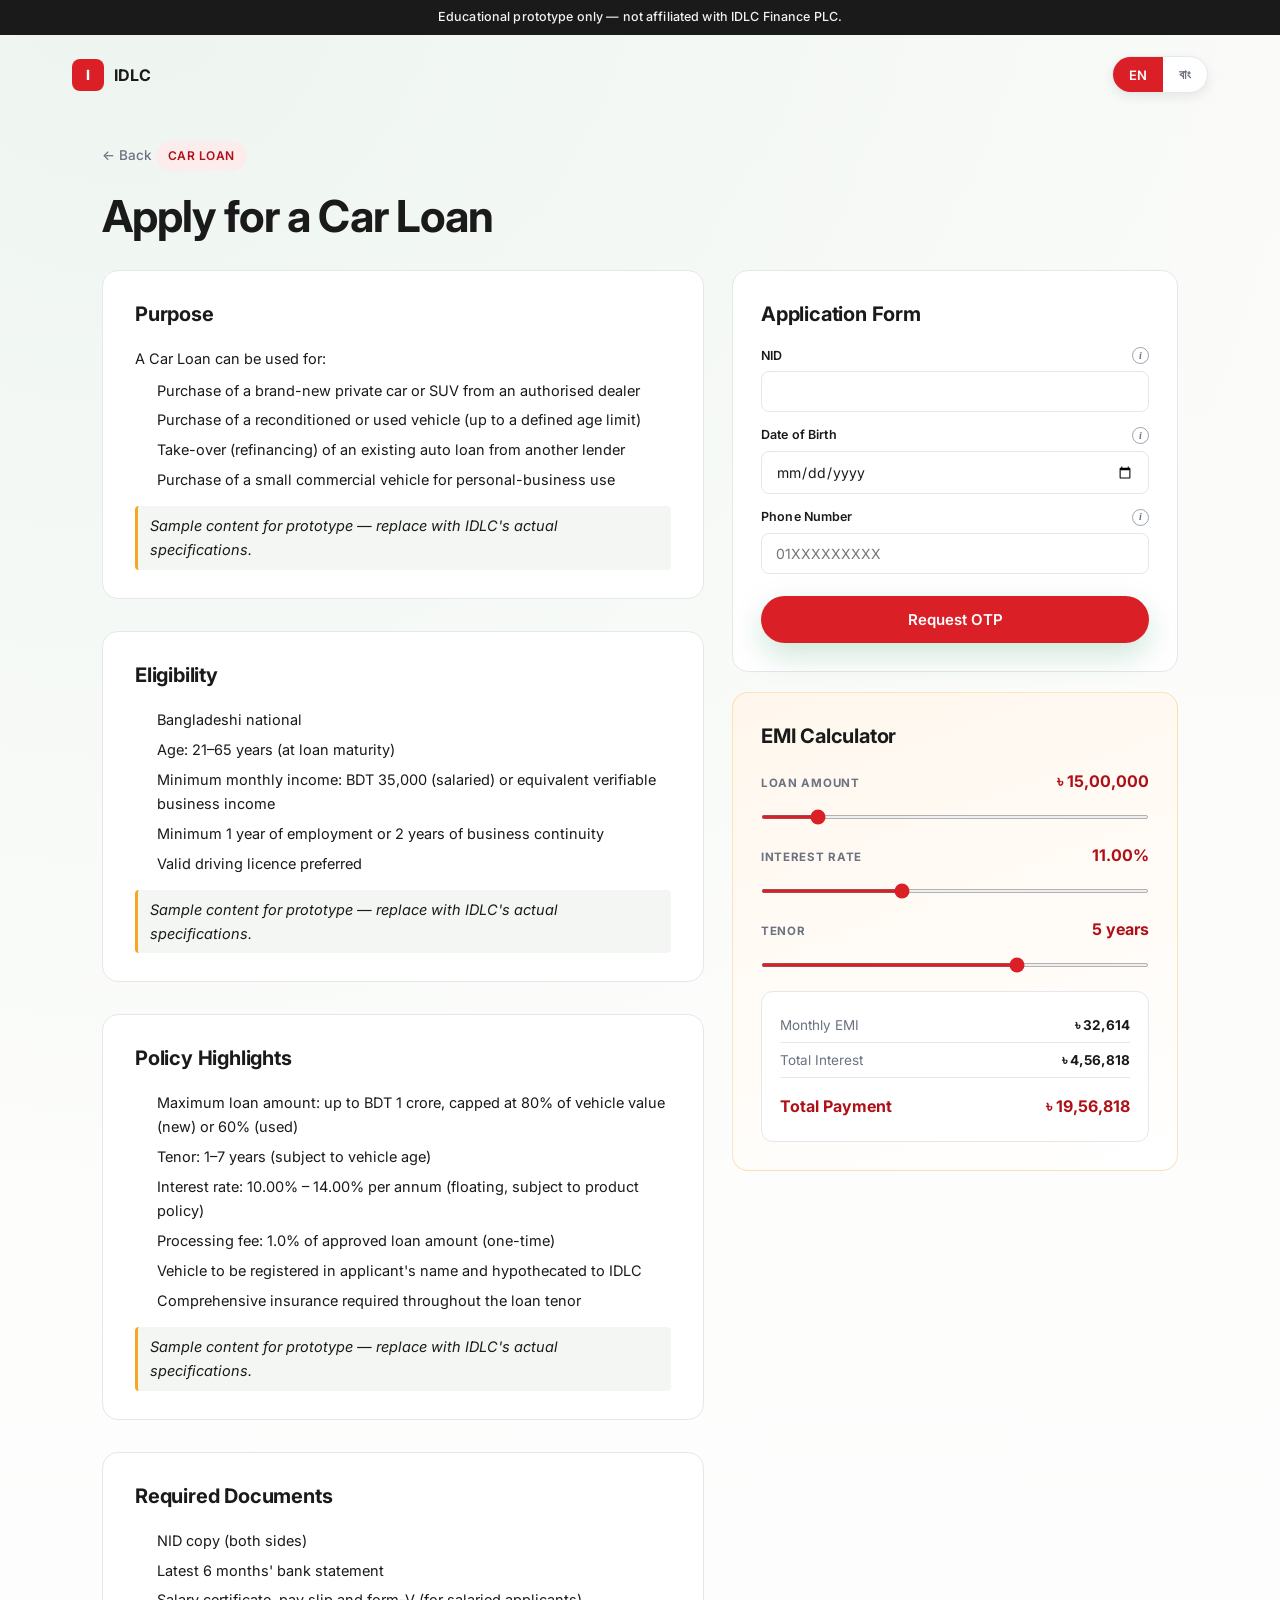
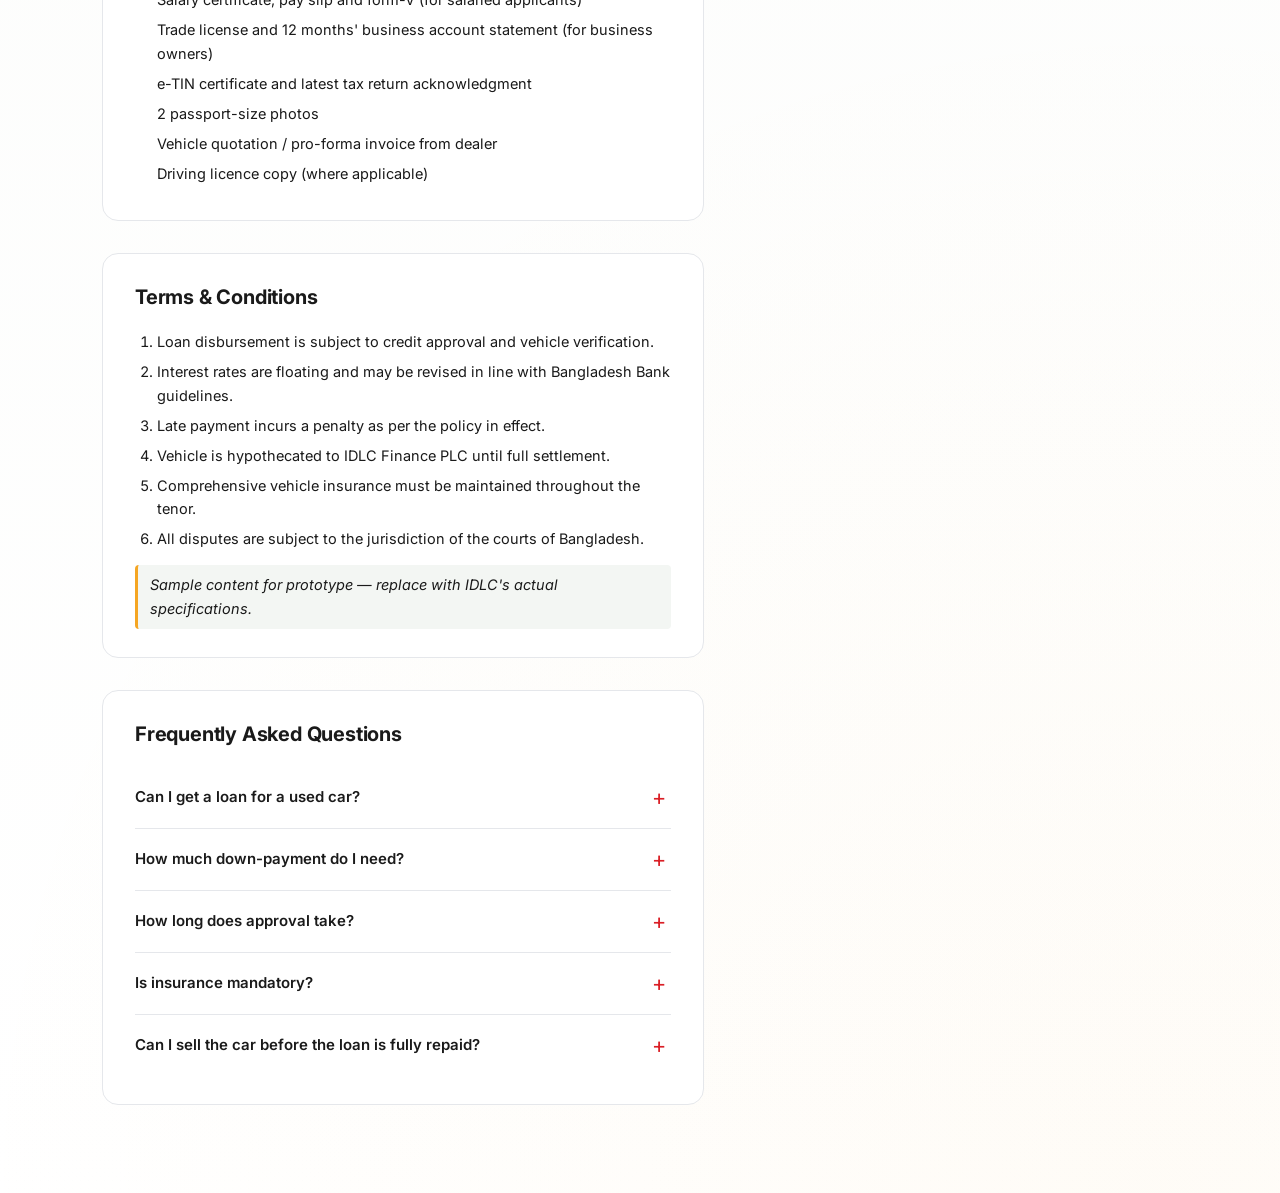
==== apply-car-loan.html @ 784e6ecd "Add Date of Birth field to OTP gate (calendar picker, 18-100 age range)" ====
<!DOCTYPE html>
<html lang="en">
<head>
  <meta charset="UTF-8" />
  <meta name="viewport" content="width=device-width, initial-scale=1.0" />
  <title>Apply for a Car Loan — IDLC Finance</title>
  <meta name="description" content="Apply for a Car Loan with IDLC. New, used or refinance." />
  <link rel="preconnect" href="https://fonts.googleapis.com" />
  <link rel="preconnect" href="https://fonts.gstatic.com" crossorigin />
  <link href="https://fonts.googleapis.com/css2?family=Hind+Siliguri:wght@400;500;600;700&family=Inter:wght@400;500;600;700&display=swap" rel="stylesheet" />
  <link rel="stylesheet" href="styles.css?v=3" />
</head>
<body class="apply-page product-page">

  <div class="demo-ribbon" role="note">
    <span data-i18n="demo_disclaimer">Educational prototype only — not affiliated with IDLC Finance PLC.</span>
  </div>

  <header class="apply-header">
    <a href="index.html" class="brand" aria-label="IDLC Finance home">
      <span class="brand-mark">I</span>
      <span data-i18n="brand_name">IDLC</span>
    </a>
    <div class="lang-toggle" role="group" aria-label="Language">
      <button data-lang="en" class="lang-btn active" type="button" aria-pressed="true">EN</button>
      <button data-lang="bn" class="lang-btn" type="button" aria-pressed="false">বাং</button>
    </div>
  </header>

  <main class="apply-main product-page-main">
    <a href="apply-individual.html" class="back-link" data-i18n="back">← Back</a>
    <span class="apply-eyebrow" data-i18n="prod_car_loan">Car Loan</span>
    <h1 class="apply-title" data-i18n="prod_apply_car">Apply for a Car Loan</h1>

    <div class="product-layout">

      <div class="product-info-col">

        <section class="info-section">
          <h2 data-i18n="section_purpose">Purpose</h2>
          <p>A Car Loan can be used for:</p>
          <ul>
            <li>Purchase of a brand-new private car or SUV from an authorised dealer</li>
            <li>Purchase of a reconditioned or used vehicle (up to a defined age limit)</li>
            <li>Take-over (refinancing) of an existing auto loan from another lender</li>
            <li>Purchase of a small commercial vehicle for personal-business use</li>
          </ul>
          <p class="info-note" data-i18n="placeholder_disclaimer">Sample content for prototype — replace with IDLC's actual specifications.</p>
        </section>

        <section class="info-section">
          <h2 data-i18n="section_eligibility">Eligibility</h2>
          <ul>
            <li>Bangladeshi national</li>
            <li>Age: 21–65 years (at loan maturity)</li>
            <li>Minimum monthly income: BDT 35,000 (salaried) or equivalent verifiable business income</li>
            <li>Minimum 1 year of employment or 2 years of business continuity</li>
            <li>Valid driving licence preferred</li>
          </ul>
          <p class="info-note" data-i18n="placeholder_disclaimer">Sample content for prototype — replace with IDLC's actual specifications.</p>
        </section>

        <section class="info-section">
          <h2 data-i18n="section_policy">Policy Highlights</h2>
          <ul>
            <li>Maximum loan amount: up to BDT 1 crore, capped at 80% of vehicle value (new) or 60% (used)</li>
            <li>Tenor: 1–7 years (subject to vehicle age)</li>
            <li>Interest rate: 10.00% – 14.00% per annum (floating, subject to product policy)</li>
            <li>Processing fee: 1.0% of approved loan amount (one-time)</li>
            <li>Vehicle to be registered in applicant's name and hypothecated to IDLC</li>
            <li>Comprehensive insurance required throughout the loan tenor</li>
          </ul>
          <p class="info-note" data-i18n="placeholder_disclaimer">Sample content for prototype — replace with IDLC's actual specifications.</p>
        </section>

        <section class="info-section">
          <h2 data-i18n="section_documents">Required Documents</h2>
          <ul>
            <li>NID copy (both sides)</li>
            <li>Latest 6 months' bank statement</li>
            <li>Salary certificate, pay slip and form-V (for salaried applicants)</li>
            <li>Trade license and 12 months' business account statement (for business owners)</li>
            <li>e-TIN certificate and latest tax return acknowledgment</li>
            <li>2 passport-size photos</li>
            <li>Vehicle quotation / pro-forma invoice from dealer</li>
            <li>Driving licence copy (where applicable)</li>
          </ul>
        </section>

        <section class="info-section">
          <h2 data-i18n="section_terms">Terms &amp; Conditions</h2>
          <ol>
            <li>Loan disbursement is subject to credit approval and vehicle verification.</li>
            <li>Interest rates are floating and may be revised in line with Bangladesh Bank guidelines.</li>
            <li>Late payment incurs a penalty as per the policy in effect.</li>
            <li>Vehicle is hypothecated to IDLC Finance PLC until full settlement.</li>
            <li>Comprehensive vehicle insurance must be maintained throughout the tenor.</li>
            <li>All disputes are subject to the jurisdiction of the courts of Bangladesh.</li>
          </ol>
          <p class="info-note" data-i18n="placeholder_disclaimer">Sample content for prototype — replace with IDLC's actual specifications.</p>
        </section>

        <section class="info-section">
          <h2 data-i18n="section_faqs">Frequently Asked Questions</h2>

          <details class="faq-item">
            <summary>Can I get a loan for a used car?</summary>
            <p>Yes. Used / reconditioned vehicles are eligible up to a maximum age limit (typically 5 years for reconditioned cars at the end of tenor).</p>
          </details>

          <details class="faq-item">
            <summary>How much down-payment do I need?</summary>
            <p>Minimum 20% down-payment for a brand-new car and 40% for a used / reconditioned car.</p>
          </details>

          <details class="faq-item">
            <summary>How long does approval take?</summary>
            <p>Typically 3–7 business days after submission of complete documentation.</p>
          </details>

          <details class="faq-item">
            <summary>Is insurance mandatory?</summary>
            <p>Yes. Comprehensive insurance is required for the entire loan tenor, renewed annually.</p>
          </details>

          <details class="faq-item">
            <summary>Can I sell the car before the loan is fully repaid?</summary>
            <p>Only after full settlement of the loan and release of the hypothecation in favour of IDLC.</p>
          </details>
        </section>

      </div>

      <aside class="product-action-col">

        <section class="loan-form-card">
          <h2 data-i18n="form_application">Application Form</h2>

          <!-- Stage 1 & 2: Name + Phone + OTP gate -->
          <form id="otpForm" class="loan-form" novalidate>
            <input type="hidden" name="product" value="car-loan" />

            <div class="form-group">
              <div class="field-label">
                <span data-i18n="field_nid">NID</span>
                <button type="button" class="info-btn" data-info="info_nid" aria-label="More info">i</button>
              </div>
              <input type="text" name="nid" inputmode="numeric" pattern="[0-9]{10,17}" required />
            </div>

            <div class="form-group">
              <div class="field-label">
                <span data-i18n="field_dob">Date of Birth</span>
                <button type="button" class="info-btn" data-info="info_dob" aria-label="More info">i</button>
              </div>
              <input type="date" name="dob" required />
            </div>

            <div class="form-group">
              <div class="field-label">
                <span data-i18n="field_phone">Phone Number</span>
                <button type="button" class="info-btn" data-info="info_phone" aria-label="More info">i</button>
              </div>
              <input type="tel" name="phone" placeholder="01XXXXXXXXX" pattern="01[0-9]{9}" required />
            </div>

            <div class="otp-group" hidden>
              <label class="otp-label" data-i18n="otp_label">Enter the 4-digit OTP sent to your phone</label>
              <div class="otp-boxes">
                <input type="text" maxlength="1" pattern="[0-9]" inputmode="numeric" autocomplete="one-time-code" aria-label="OTP digit 1" />
                <input type="text" maxlength="1" pattern="[0-9]" inputmode="numeric" aria-label="OTP digit 2" />
                <input type="text" maxlength="1" pattern="[0-9]" inputmode="numeric" aria-label="OTP digit 3" />
                <input type="text" maxlength="1" pattern="[0-9]" inputmode="numeric" aria-label="OTP digit 4" />
              </div>
              <p class="otp-hint"><span data-i18n="otp_demo">Demo OTP:</span> <code>1234</code></p>
              <p class="otp-error" hidden data-i18n="otp_error">Incorrect OTP. Please try again.</p>
            </div>

            <button type="submit" class="btn-submit" id="otpBtn" data-i18n="request_otp">Request OTP</button>
          </form>

          <!-- Stage 3: Full loan-application form (revealed after OTP) -->
          <form id="loanForm" class="loan-form" hidden novalidate>
            <input type="hidden" name="product" value="car-loan" />

            <div class="form-progress" aria-hidden="true">
              <div class="form-progress-track">
                <div class="form-progress-fill" id="formProgressFill" style="width: 0%"></div>
              </div>
              <span class="form-progress-text" id="formProgressText">0%</span>
            </div>

            <div class="form-question">
              <span class="form-question-text" data-i18n="field_existing_customer">Are you an existing customer of IDLC?</span>
              <div class="form-radio-group">
                <label><input type="radio" name="existing" value="yes" required /> <span data-i18n="yes">Yes</span></label>
                <label><input type="radio" name="existing" value="no" required /> <span data-i18n="no">No</span></label>
              </div>
            </div>

            <div class="form-group">
              <div class="field-label">
                <span data-i18n="field_name">Name</span>
                <button type="button" class="info-btn" data-info="info_name" aria-label="More info">i</button>
              </div>
              <input type="text" name="name" autocomplete="name" required />
            </div>

            <div class="form-group" id="cifGroup" hidden>
              <div class="field-label">
                <span data-i18n="field_cif">Customer No. (CIF)</span>
                <button type="button" class="info-btn" data-info="info_cif" aria-label="More info">i</button>
              </div>
              <input type="text" name="cif" />
            </div>

            <div class="form-group">
              <div class="field-label">
                <span data-i18n="field_branch">Nearest IDLC Branch</span>
                <button type="button" class="info-btn" data-info="info_branch" aria-label="More info">i</button>
              </div>
              <input type="text" name="branch" required />
            </div>

            <div class="form-group">
              <div class="field-label">
                <span data-i18n="field_email_app">Email</span>
                <button type="button" class="info-btn" data-info="info_email" aria-label="More info">i</button>
              </div>
              <input type="email" name="email" autocomplete="email" required />
            </div>

            <div class="form-group">
              <div class="field-label">
                <span data-i18n="field_profession_app">Profession</span>
                <button type="button" class="info-btn" data-info="info_profession" aria-label="More info">i</button>
              </div>
              <select name="profession" required>
                <option value="" data-i18n="form_profession_select">Select...</option>
                <option value="salaried" data-i18n="form_profession_salaried">Salaried</option>
                <option value="business" data-i18n="form_profession_business">Business Owner</option>
                <option value="self"     data-i18n="form_profession_self">Self-Employed</option>
                <option value="other"    data-i18n="form_profession_other">Other</option>
              </select>
            </div>

            <div class="form-group">
              <div class="field-label">
                <span data-i18n="field_experience">Total Professional Experience (years)</span>
                <button type="button" class="info-btn" data-info="info_experience" aria-label="More info">i</button>
              </div>
              <input type="text" inputmode="numeric" name="experience" min="0" max="60" required />
            </div>

            <div class="form-group">
              <div class="field-label">
                <span data-i18n="field_income_app">Total Monthly Income (BDT)</span>
                <button type="button" class="info-btn" data-info="info_income" aria-label="More info">i</button>
              </div>
              <input type="text" inputmode="numeric" name="income" min="0" inputmode="numeric" required />
            </div>

            <div class="form-group">
              <div class="field-label">
                <span data-i18n="field_existing_loan">Existing Loan Amount (BDT)</span>
                <button type="button" class="info-btn" data-info="info_existing_loan" aria-label="More info">i</button>
              </div>
              <input type="text" inputmode="numeric" name="existingLoan" min="0" inputmode="numeric" value="0" />
            </div>

            <div class="form-group">
              <div class="field-label">
                <span data-i18n="field_loan_burden">Total Monthly Loan Burden (BDT)</span>
                <button type="button" class="info-btn" data-info="info_loan_burden" aria-label="More info">i</button>
              </div>
              <input type="text" inputmode="numeric" name="loanBurden" min="0" inputmode="numeric" value="0" />
            </div>

            <div class="form-group">
              <div class="field-label">
                <span data-i18n="field_expected_amount">Expected Loan Amount (BDT)</span>
                <button type="button" class="info-btn" data-info="info_amount" aria-label="More info">i</button>
              </div>
              <input type="text" inputmode="numeric" name="amount" min="0" inputmode="numeric" required />
            </div>

            <div class="form-group">
              <div class="field-label">
                <span data-i18n="field_tenor_app">Tenor (years)</span>
                <button type="button" class="info-btn" data-info="info_tenor" aria-label="More info">i</button>
              </div>
              <input type="text" inputmode="numeric" name="tenor" min="1" max="7" required />
            </div>

            <button type="submit" class="btn-submit" data-i18n="form_submit">Submit Application</button>
          </form>

          <!-- Success panel (revealed after Submit Application) -->
          <div class="form-success" id="formSuccess" hidden role="status" aria-live="polite">
            <div class="form-success-icon" aria-hidden="true">
              <svg viewBox="0 0 24 24" width="32" height="32" fill="none" stroke="currentColor" stroke-width="2.2" stroke-linecap="round" stroke-linejoin="round">
                <circle cx="12" cy="12" r="10"/>
                <path d="M8 12l3 3 5-6"/>
              </svg>
            </div>
            <h3 class="form-success-title" data-i18n="form_success_title">Application Received</h3>
            <p class="form-success-msg" data-i18n="form_success_msg">Your application has been received. An IDLC representative will contact you within 8 working hours.</p>
          </div>
        </section>

        <aside class="calc-widget">
          <h2 data-i18n="calc_title">EMI Calculator</h2>

          <div class="calc-group">
            <div class="calc-group-head">
              <span class="calc-group-label" data-i18n="calc_amount">Loan Amount</span>
              <span class="calc-group-value" id="calcAmountVal">৳ 15,00,000</span>
            </div>
            <input type="range" id="calcAmount" min="200000" max="10000000" step="50000" value="1500000" />
          </div>

          <div class="calc-group">
            <div class="calc-group-head">
              <span class="calc-group-label" data-i18n="calc_rate">Interest Rate</span>
              <span class="calc-group-value" id="calcRateVal">11.00%</span>
            </div>
            <input type="range" id="calcRate" min="6" max="20" step="0.25" value="11" />
          </div>

          <div class="calc-group">
            <div class="calc-group-head">
              <span class="calc-group-label" data-i18n="calc_tenor">Tenor</span>
              <span class="calc-group-value" id="calcTenorVal">5 years</span>
            </div>
            <input type="range" id="calcTenor" min="1" max="7" step="1" value="5" />
          </div>

          <div class="calc-result">
            <div class="calc-result-row"><span data-i18n="calc_emi">Monthly EMI</span><strong id="calcEmi">৳ —</strong></div>
            <div class="calc-result-row"><span data-i18n="calc_interest">Total Interest</span><strong id="calcInterest">৳ —</strong></div>
            <div class="calc-result-row"><span data-i18n="calc_total">Total Payment</span><strong id="calcTotal">৳ —</strong></div>
          </div>
        </aside>

      </aside>

    </div>
  </main>

  <script src="translations.js"></script>
  <script src="app.js"></script>
  <script src="calc.js"></script>
</body>
</html>
---- styles.css ----
:root {
  --idlc-green: #DA1F26;       /* primary brand red */
  --idlc-green-dark: #AE1018;  /* hover / pressed */
  --idlc-green-light: #FDECEC; /* tint backgrounds */
  --idlc-green-deeper: #5E0B0F;/* dark band (why-us) */
  --idlc-accent: #F5A623;      /* warm amber accent */
  --bg: #ffffff;
  --surface: #fafbf9;
  --surface-2: #f3f6f3;
  --text: #1a1a1a;
  --text-muted: #6b7280;
  --text-light: #9ca3af;
  --border: #e5e7eb;
  --shadow-sm: 0 1px 2px rgba(0,0,0,0.04);
  --shadow-md: 0 4px 12px rgba(0,0,0,0.08);
  --shadow-lg: 0 12px 32px rgba(0,131,62,0.20);
  --radius-sm: 8px;
  --radius-md: 12px;
  --radius-lg: 16px;
  --radius-pill: 9999px;
}

* { box-sizing: border-box; margin: 0; padding: 0; }

/* Ensure the HTML `hidden` attribute always wins, even when an element
   has a custom display rule (e.g. .otp-error uses display: flex). */
[hidden] { display: none !important; }
html { scroll-behavior: smooth; }
body {
  font-family: 'Inter', -apple-system, BlinkMacSystemFont, "Segoe UI", "Helvetica Neue", Arial, sans-serif;
  color: var(--text);
  background: var(--bg);
  line-height: 1.5;
  -webkit-font-smoothing: antialiased;
}
body[lang="bn"],
html[lang="bn"] body {
  font-family: 'Hind Siliguri', 'Noto Sans Bengali', 'SolaimanLipi', -apple-system, sans-serif;
}

img, svg { max-width: 100%; }
ul { list-style: none; }
a { color: inherit; text-decoration: none; }

/* ============================================================
   HOME PAGE — all clicks inside .home-content are disabled
   ============================================================ */
.home-content {
  pointer-events: none;
  user-select: none;
}

/* ============ Top nav ============ */
.site-nav {
  background: white;
  border-bottom: 1px solid var(--border);
  position: relative;
  z-index: 5;
}
.site-nav-inner {
  max-width: 1240px;
  margin: 0 auto;
  display: flex;
  align-items: center;
  justify-content: space-between;
  padding: 14px 32px;
  gap: 24px;
}
.site-brand {
  display: inline-flex;
  align-items: center;
  gap: 10px;
  font-weight: 700;
  font-size: 17px;
}
.site-brand-mark {
  width: 32px;
  height: 32px;
  border-radius: 8px;
  background: var(--idlc-green);
  color: white;
  display: grid;
  place-items: center;
  font-size: 15px;
  font-weight: 800;
}
.site-menu {
  display: flex;
  gap: 22px;
  align-items: center;
  flex: 1;
  justify-content: center;
}
.site-menu a {
  font-size: 13.5px;
  font-weight: 500;
  color: var(--text);
  white-space: nowrap;
}
.site-nav-actions {
  display: flex;
  align-items: center;
  gap: 18px;
  font-size: 13.5px;
  font-weight: 500;
  color: var(--text);
}
.nav-icon {
  display: inline-grid;
  place-items: center;
  color: var(--text-muted);
}
.nav-login {
  padding: 7px 14px;
  border: 1px solid var(--idlc-green);
  border-radius: var(--radius-pill);
  color: var(--idlc-green);
}

/* ============ Hero ============ */
.hero {
  position: relative;
  background: linear-gradient(180deg, #f1f8f3 0%, #e8f5ee 60%, #ffffff 100%);
  overflow: hidden;
}
.hero-bg { position: absolute; inset: 0; pointer-events: none; }
.hero-blob {
  position: absolute;
  border-radius: 50%;
  filter: blur(60px);
  opacity: 0.55;
}
.hero-blob-1 { width: 420px; height: 420px; background: rgba(0,131,62,0.18); top: -120px; left: -100px; }
.hero-blob-2 { width: 360px; height: 360px; background: rgba(245,166,35,0.16); bottom: -120px; right: -80px; }

.hero-inner {
  position: relative;
  max-width: 1240px;
  margin: 0 auto;
  padding: 80px 32px 96px;
  display: grid;
  grid-template-columns: 1.15fr 0.85fr;
  gap: 48px;
  align-items: center;
}
.hero-eyebrow {
  display: inline-block;
  background: white;
  color: var(--idlc-green-dark);
  font-size: 12px;
  font-weight: 600;
  letter-spacing: 0.06em;
  text-transform: uppercase;
  padding: 6px 12px;
  border-radius: var(--radius-pill);
  border: 1px solid rgba(0,131,62,0.18);
  margin-bottom: 18px;
}
.hero-title {
  font-size: clamp(34px, 5vw, 56px);
  font-weight: 800;
  line-height: 1.08;
  letter-spacing: -0.025em;
  margin-bottom: 18px;
  max-width: 600px;
}
.hero-sub {
  font-size: 18px;
  color: var(--text-muted);
  max-width: 540px;
  margin-bottom: 32px;
}
.hero-ctas {
  display: flex;
  gap: 12px;
  flex-wrap: wrap;
}
.btn {
  display: inline-flex;
  align-items: center;
  gap: 8px;
  padding: 13px 24px;
  border-radius: var(--radius-pill);
  font-size: 14.5px;
  font-weight: 600;
  white-space: nowrap;
}
.btn-primary {
  background: var(--idlc-green);
  color: white;
}
.btn-ghost {
  background: transparent;
  color: var(--text);
  border: 1.5px solid var(--text);
}

/* Hero card */
.hero-card {
  background: white;
  border-radius: 20px;
  padding: 28px;
  box-shadow: 0 24px 60px rgba(0,131,62,0.12), 0 4px 12px rgba(0,0,0,0.05);
  border: 1px solid var(--border);
}
.hero-card-chart { margin-bottom: 12px; }
.hero-card-value {
  font-size: 32px;
  font-weight: 800;
  color: var(--idlc-green-dark);
  letter-spacing: -0.02em;
  margin-bottom: 4px;
}
.hero-card-label {
  font-size: 14px;
  color: var(--text);
  font-weight: 600;
  margin-bottom: 4px;
}
.hero-card-meta {
  font-size: 12.5px;
  color: var(--text-muted);
}

/* ============ Stat strip ============ */
.stat-strip {
  background: var(--idlc-green);
  color: white;
}
.stat-strip-inner {
  max-width: 1240px;
  margin: 0 auto;
  padding: 32px;
  display: grid;
  grid-template-columns: repeat(4, 1fr);
  gap: 24px;
}
.stat-item {
  display: flex;
  flex-direction: column;
  align-items: center;
  text-align: center;
  gap: 4px;
}
.stat-num {
  font-size: 36px;
  font-weight: 800;
  letter-spacing: -0.02em;
  line-height: 1;
}
.stat-label {
  font-size: 13px;
  opacity: 0.88;
}

/* ============ Section wrapper ============ */
.section {
  padding: 88px 0;
}
.section-inner {
  max-width: 1240px;
  margin: 0 auto;
  padding: 0 32px;
}
.section-head {
  margin-bottom: 48px;
}
.section-head--center {
  text-align: center;
}
.section-title {
  font-size: clamp(26px, 3.4vw, 36px);
  font-weight: 700;
  letter-spacing: -0.015em;
  margin-bottom: 10px;
}
.section-title--light { color: white; }
.section-sub {
  font-size: 16px;
  color: var(--text-muted);
  max-width: 600px;
}
.section-sub--light { color: rgba(255,255,255,0.85); margin: 0 auto; }

/* ============ How it works ============ */
.how-grid {
  display: grid;
  grid-template-columns: repeat(3, 1fr);
  gap: 32px;
  position: relative;
  padding-top: 8px;
  max-width: 980px;
  margin: 0 auto;
}
.how-grid::before {
  content: "";
  position: absolute;
  top: 36px;
  left: 18%;
  right: 18%;
  height: 2px;
  background: linear-gradient(90deg, transparent 0%, var(--idlc-green-light) 18%, var(--idlc-green-light) 82%, transparent 100%);
  z-index: 0;
}
.how-step {
  text-align: center;
  position: relative;
  z-index: 1;
  padding: 0 8px;
}
.how-step-num {
  width: 56px;
  height: 56px;
  border-radius: 50%;
  background: var(--idlc-green);
  color: white;
  font-weight: 800;
  display: grid;
  place-items: center;
  font-size: 17px;
  margin: 0 auto 18px;
  border: 4px solid white;
  box-shadow: 0 6px 20px rgba(218,31,38,0.28);
  letter-spacing: 0.02em;
}
.how-icon {
  width: 44px;
  height: 44px;
  border-radius: 12px;
  background: var(--idlc-green-light);
  color: var(--idlc-green);
  display: grid;
  place-items: center;
  margin: 0 auto 14px;
}
.how-step h3 {
  font-size: 18px;
  font-weight: 700;
  margin-bottom: 8px;
}
.how-step p {
  font-size: 14.5px;
  color: var(--text-muted);
  max-width: 280px;
  margin: 0 auto;
  line-height: 1.55;
}
.card-link {
  display: inline-block;
  color: var(--idlc-green);
  font-weight: 600;
  font-size: 13.5px;
}

/* ============ News ============ */
.section-news { background: var(--surface); }
.news-grid {
  display: grid;
  grid-template-columns: repeat(4, 1fr);
  gap: 20px;
}
.news-card {
  background: white;
  border: 1px solid var(--border);
  border-radius: var(--radius-lg);
  overflow: hidden;
}
.news-thumb {
  width: 100%;
  aspect-ratio: 16/10;
}
.news-thumb-1 { background: linear-gradient(135deg, #DA1F26 0%, #8A0F14 100%); }
.news-thumb-2 { background: linear-gradient(135deg, #5E0B0F 0%, #DA1F26 100%); }
.news-thumb-3 { background: linear-gradient(135deg, #2c3e50 0%, #34495e 100%); }
.news-thumb-4 { background: linear-gradient(135deg, #C44848 0%, #E9A0A0 100%); }
.news-body { padding: 20px 22px 24px; }
.news-date {
  display: block;
  font-size: 12px;
  font-weight: 600;
  color: var(--idlc-green-dark);
  letter-spacing: 0.04em;
  text-transform: uppercase;
  margin-bottom: 8px;
}
.news-card h3 {
  font-size: 16px;
  font-weight: 700;
  line-height: 1.35;
  margin-bottom: 8px;
}
.news-card p {
  font-size: 13.5px;
  color: var(--text-muted);
  line-height: 1.55;
  margin-bottom: 14px;
}

/* ============ Why us (dark green band) ============ */
.section-why {
  background:
    radial-gradient(circle at 15% 25%, rgba(255,255,255,0.06), transparent 40%),
    radial-gradient(circle at 85% 75%, rgba(245,166,35,0.08), transparent 40%),
    linear-gradient(180deg, var(--idlc-green-dark) 0%, var(--idlc-green-deeper) 100%);
  color: white;
}
.why-grid {
  display: grid;
  grid-template-columns: repeat(4, 1fr);
  gap: 18px;
}
.why-card {
  background: rgba(255,255,255,0.06);
  border: 1px solid rgba(255,255,255,0.12);
  border-radius: var(--radius-lg);
  padding: 28px 22px;
  text-align: center;
}
.why-icon {
  width: 56px;
  height: 56px;
  border-radius: 14px;
  background: rgba(255,255,255,0.10);
  color: white;
  display: grid;
  place-items: center;
  margin: 0 auto 18px;
}
.why-card h3 {
  font-size: 16px;
  font-weight: 700;
  margin-bottom: 8px;
}
.why-card p {
  font-size: 13px;
  color: rgba(255,255,255,0.80);
  line-height: 1.55;
}

/* ============ Quick links ============ */
.quick-grid {
  display: grid;
  grid-template-columns: repeat(4, 1fr);
  gap: 20px;
}
.quick-card {
  background: white;
  border: 1px solid var(--border);
  border-radius: var(--radius-lg);
  padding: 22px;
}
.quick-thumb {
  aspect-ratio: 16/9;
  border-radius: var(--radius-md);
  margin-bottom: 18px;
  display: grid;
  place-items: center;
  color: white;
  font-weight: 800;
  font-size: 18px;
  letter-spacing: 0.04em;
}
.quick-thumb-1 { background: linear-gradient(135deg, #2c3e50, #34495e); }
.quick-thumb-2 { background: linear-gradient(135deg, #DA1F26, #E55C61); }
.quick-thumb-3 { background: linear-gradient(135deg, #1976d2, #42a5f5); }

.quick-card h3 {
  font-size: 16px;
  font-weight: 700;
  margin-bottom: 6px;
}
.quick-card p {
  font-size: 13.5px;
  color: var(--text-muted);
  line-height: 1.55;
  margin-bottom: 14px;
}

.quick-card-stock {
  background: linear-gradient(160deg, #fff7ed 0%, #fffbf2 100%);
  border-color: rgba(245,166,35,0.30);
}
.stock-head {
  font-weight: 700;
  font-size: 15px;
  color: var(--idlc-green-dark);
  margin-bottom: 14px;
}
.stock-rows { display: flex; flex-direction: column; gap: 8px; margin-bottom: 16px; }
.stock-row {
  display: flex;
  justify-content: space-between;
  font-size: 13.5px;
  color: var(--text);
  padding: 6px 10px;
  background: white;
  border-radius: 8px;
  border: 1px solid #f3e2c4;
}
.stock-row strong { font-weight: 700; }
.stock-up { color: var(--idlc-green-dark); }

/* ============ Home footer ============ */
.home-footer {
  background: #f3f6f3;
  color: var(--text);
}
.footer-illustration {
  display: block;
  line-height: 0;
  background: #f3f6f3;
}
.footer-inner {
  max-width: 1240px;
  margin: 0 auto;
  padding: 56px 32px 32px;
  display: grid;
  grid-template-columns: repeat(3, 1fr) 1.4fr;
  gap: 40px;
}
.footer-col h4 {
  font-size: 13px;
  font-weight: 700;
  letter-spacing: 0.06em;
  text-transform: uppercase;
  margin-bottom: 16px;
  color: var(--text);
}
.footer-col ul li {
  font-size: 14px;
  color: var(--text-muted);
  margin-bottom: 10px;
}
.footer-col-wide { color: var(--text); }
.footer-map {
  width: 100%;
  height: 130px;
  border-radius: var(--radius-md);
  background: white;
  border: 1px solid var(--border);
  position: relative;
  overflow: hidden;
  margin-bottom: 16px;
}
.footer-map-grid {
  position: absolute; inset: 0;
  background-image:
    linear-gradient(to right, rgba(0,0,0,0.04) 1px, transparent 1px),
    linear-gradient(to bottom, rgba(0,0,0,0.04) 1px, transparent 1px);
  background-size: 20px 20px;
}
.footer-map-road {
  position: absolute;
  top: 60%;
  left: -10%;
  right: -10%;
  height: 8px;
  background: rgba(218,31,38,0.15);
  transform: rotate(-6deg);
}
.footer-map-pin {
  position: absolute;
  top: 38%;
  left: 56%;
}
.footer-address {
  font-size: 13.5px;
  color: var(--text-muted);
  margin-bottom: 6px;
  line-height: 1.5;
}
.footer-contact {
  font-size: 13px;
  color: var(--text-muted);
}
.footer-bottom {
  max-width: 1240px;
  margin: 0 auto;
  padding: 22px 32px;
  border-top: 1px solid #e1e5e0;
  display: flex;
  justify-content: space-between;
  align-items: center;
  font-size: 12.5px;
  color: var(--text-muted);
  flex-wrap: wrap;
  gap: 12px;
}
.footer-social { display: inline-flex; align-items: center; gap: 12px; }
.footer-social-icons { display: inline-flex; gap: 8px; }
.footer-social-icons span {
  width: 26px;
  height: 26px;
  border-radius: 50%;
  background: var(--idlc-green);
  color: white;
  display: inline-grid;
  place-items: center;
  font-size: 12px;
  font-weight: 700;
}

/* ============================================================
   Language toggle + Floating action buttons (shared)
   ============================================================ */
.lang-toggle {
  display: inline-flex;
  background: white;
  border: 1px solid var(--border);
  border-radius: var(--radius-pill);
  overflow: hidden;
  box-shadow: var(--shadow-md);
  pointer-events: auto;
}
.lang-toggle--floating {
  position: fixed;
  top: 16px;
  right: 16px;
  z-index: 1001;
}
.lang-btn {
  border: 0;
  background: transparent;
  padding: 9px 16px;
  font-size: 13px;
  font-weight: 600;
  color: var(--text-muted);
  cursor: pointer;
  transition: background 0.2s, color 0.2s;
  font-family: inherit;
}
.lang-btn:hover { color: var(--idlc-green); }
.lang-btn.active {
  background: var(--idlc-green);
  color: white;
}
.lang-btn.active:hover { color: white; }

.floating-actions {
  position: fixed;
  bottom: 24px;
  right: 24px;
  display: flex;
  flex-direction: column;
  gap: 12px;
  align-items: flex-end;
  z-index: 1000;
  pointer-events: auto;
}
.fab {
  display: inline-flex;
  align-items: center;
  gap: 10px;
  padding: 14px 24px;
  border-radius: var(--radius-pill);
  font-size: 15px;
  font-weight: 600;
  text-decoration: none;
  white-space: nowrap;
  border: 0;
  cursor: pointer;
  font-family: inherit;
  transition: transform 0.18s ease, box-shadow 0.18s ease, background 0.18s ease;
}
.fab svg { width: 18px; height: 18px; }
.fab-primary {
  background: var(--idlc-green);
  color: white;
  box-shadow: var(--shadow-lg);
}
.fab-primary:hover {
  transform: translateY(-2px);
  box-shadow: 0 16px 36px rgba(0,131,62,0.32);
  background: var(--idlc-green-dark);
}
.fab-primary:focus-visible { outline: 3px solid rgba(0,131,62,0.35); outline-offset: 3px; }
.fab-secondary {
  background: white;
  color: var(--idlc-green);
  border: 1.5px solid var(--idlc-green);
  box-shadow: var(--shadow-md);
}
.fab-secondary:hover {
  transform: translateY(-1px);
  background: var(--idlc-green-light);
}
.fab-secondary:focus-visible { outline: 3px solid rgba(0,131,62,0.25); outline-offset: 3px; }

/* ============================================================
   APPLY PAGE
   ============================================================ */
body.apply-page {
  background:
    radial-gradient(circle at 10% 0%, rgba(0,131,62,0.05), transparent 40%),
    radial-gradient(circle at 90% 100%, rgba(245,166,35,0.04), transparent 40%),
    linear-gradient(180deg, #fafbf9 0%, #ffffff 100%);
  min-height: 100vh;
}
.apply-header {
  display: flex;
  justify-content: space-between;
  align-items: center;
  padding: 20px 32px;
  max-width: 1200px;
  margin: 0 auto;
}
.brand {
  display: inline-flex;
  align-items: center;
  gap: 10px;
  text-decoration: none;
  color: var(--text);
  font-weight: 700;
  font-size: 16px;
}
.brand-mark {
  width: 32px;
  height: 32px;
  border-radius: 8px;
  background: var(--idlc-green);
  color: white;
  display: grid;
  place-items: center;
  font-size: 14px;
  font-weight: 800;
}
.back-link {
  color: var(--text-muted);
  text-decoration: none;
  font-size: 14px;
  font-weight: 500;
  transition: color 0.2s;
  display: inline-flex;
  align-items: center;
  gap: 6px;
}
.back-link:hover { color: var(--idlc-green); }

.apply-main {
  max-width: 1100px;
  margin: 0 auto;
  padding: 72px 32px 64px;
}
.apply-eyebrow {
  display: inline-block;
  background: var(--idlc-green-light);
  color: var(--idlc-green-dark);
  font-size: 12px;
  font-weight: 600;
  padding: 6px 12px;
  border-radius: var(--radius-pill);
  letter-spacing: 0.04em;
  text-transform: uppercase;
  margin-bottom: 20px;
}
.apply-title {
  font-size: clamp(28px, 4.5vw, 44px);
  font-weight: 700;
  letter-spacing: -0.02em;
  margin-bottom: 14px;
  line-height: 1.15;
}
.apply-subtitle {
  font-size: 18px;
  color: var(--text-muted);
  margin-bottom: 56px;
  max-width: 620px;
}

.loan-options {
  display: grid;
  grid-template-columns: repeat(auto-fit, minmax(320px, 1fr));
  gap: 24px;
}
.loan-card {
  display: flex;
  flex-direction: column;
  align-items: center;
  justify-content: center;
  text-align: center;
  background: white;
  border: 1px solid var(--border);
  border-radius: var(--radius-lg);
  padding: 36px 32px;
  text-decoration: none;
  color: inherit;
  transition: transform 0.22s ease, box-shadow 0.22s ease, border-color 0.22s ease;
  position: relative;
  overflow: hidden;
  min-height: 280px;
}
.loan-card::before {
  content: "";
  position: absolute;
  top: 0; left: 0; right: 0;
  height: 3px;
  background: linear-gradient(90deg, var(--idlc-green), var(--idlc-accent));
  transform: scaleX(0);
  transform-origin: left;
  transition: transform 0.35s ease;
}
.loan-card:hover {
  transform: translateY(-4px);
  box-shadow: 0 16px 36px rgba(0,0,0,0.09);
  border-color: var(--idlc-green);
}
.loan-card:hover::before { transform: scaleX(1); }
.loan-card:focus-visible { outline: 3px solid rgba(0,131,62,0.30); outline-offset: 3px; }
.loan-card-icon {
  width: 56px;
  height: 56px;
  border-radius: 14px;
  background: var(--idlc-green-light);
  color: var(--idlc-green);
  display: grid;
  place-items: center;
  margin-bottom: 24px;
}
.loan-card-icon svg { width: 28px; height: 28px; stroke: currentColor; }
.loan-card h2 { font-size: 22px; font-weight: 700; margin-bottom: 10px; letter-spacing: -0.01em; }
.loan-card p { color: var(--text-muted); font-size: 15px; line-height: 1.55; max-width: 32ch; }
.loan-card-cta {
  color: var(--idlc-green);
  font-weight: 600;
  font-size: 14px;
  display: inline-flex;
  align-items: center;
  gap: 6px;
  transition: gap 0.2s ease;
}
.loan-card:hover .loan-card-cta { gap: 12px; }
.apply-footer-note {
  margin-top: 48px;
  text-align: center;
  color: var(--text-muted);
  font-size: 13px;
}
.apply-footer-note strong { color: var(--text); }

/* ============================================================
   Product detail pages (Home / Car / Personal Loan)
   Layout: 2-column hero with Form + EMI Calculator,
   then full-width info sections (Purpose, Eligibility, etc.)
   ============================================================ */
.product-page-main {
  max-width: 1140px;
  margin: 0 auto;
  padding: 28px 32px 72px;
}

.product-hero-grid {
  display: grid;
  grid-template-columns: 1.25fr 0.85fr;
  gap: 24px;
  margin: 32px 0 28px;
  align-items: start;
}

/* ---- Form ---- */
.loan-form-card {
  background: white;
  border: 1px solid var(--border);
  border-radius: var(--radius-lg);
  padding: 32px;
}
.loan-form-card h2,
.calc-widget h2,
.info-section h2 {
  font-size: 20px;
  font-weight: 700;
  margin-bottom: 18px;
  letter-spacing: -0.01em;
}
.loan-form .form-row {
  display: grid;
  grid-template-columns: 1fr 1fr;
  gap: 14px;
}
.loan-form .form-group {
  margin-bottom: 14px;
}
.loan-form label {
  display: block;
  font-size: 12.5px;
  font-weight: 600;
  color: var(--text);
  margin-bottom: 6px;
  letter-spacing: 0.01em;
}
.loan-form input,
.loan-form select,
.loan-form textarea {
  width: 100%;
  padding: 11px 14px;
  border: 1px solid var(--border);
  border-radius: 8px;
  font-size: 14px;
  font-family: inherit;
  background: white;
  color: var(--text);
  transition: border-color 0.15s ease, box-shadow 0.15s ease;
}
.loan-form input:focus,
.loan-form select:focus,
.loan-form textarea:focus {
  outline: none;
  border-color: var(--idlc-green);
  box-shadow: 0 0 0 3px rgba(218,31,38,0.12);
}
.loan-form textarea { resize: vertical; min-height: 72px; }
.btn-submit {
  background: var(--idlc-green);
  color: white;
  border: 0;
  padding: 14px 24px;
  border-radius: 9999px;
  font-size: 15px;
  font-weight: 600;
  cursor: pointer;
  width: 100%;
  margin-top: 8px;
  font-family: inherit;
  transition: background 0.18s ease, transform 0.15s ease, box-shadow 0.18s ease;
  box-shadow: var(--shadow-lg);
}
.btn-submit:hover {
  background: var(--idlc-green-dark);
  transform: translateY(-1px);
  box-shadow: 0 16px 36px rgba(218,31,38,0.30);
}

/* ---- EMI Calculator ---- */
.calc-widget {
  background: linear-gradient(160deg, #fff7ed 0%, #ffffff 100%);
  border: 1px solid rgba(245,166,35,0.30);
  border-radius: var(--radius-lg);
  padding: 28px;
  position: sticky;
  top: 16px;
}
.calc-group { margin-bottom: 18px; }
.calc-group-head {
  display: flex;
  justify-content: space-between;
  align-items: baseline;
  margin-bottom: 8px;
}
.calc-group-label {
  font-size: 11.5px;
  font-weight: 700;
  color: var(--text-muted);
  text-transform: uppercase;
  letter-spacing: 0.06em;
}
.calc-group-value {
  font-size: 16px;
  font-weight: 700;
  color: var(--idlc-green-dark);
}
.calc-group input[type="range"] {
  width: 100%;
  accent-color: var(--idlc-green);
  height: 4px;
}
.calc-result {
  background: white;
  border-radius: 12px;
  padding: 16px 18px;
  margin-top: 18px;
  border: 1px solid var(--border);
}
.calc-result-row {
  display: flex;
  justify-content: space-between;
  padding: 7px 0;
  border-bottom: 1px solid var(--border);
  font-size: 13.5px;
  color: var(--text-muted);
}
.calc-result-row strong { font-weight: 700; color: var(--text); }
.calc-result-row:last-child {
  border-bottom: 0;
  padding-top: 12px;
  margin-top: 4px;
}
.calc-result-row:last-child span,
.calc-result-row:last-child strong {
  font-size: 16px;
  font-weight: 700;
  color: var(--idlc-green-dark);
}

/* ---- Info sections ---- */
.info-section {
  background: white;
  border: 1px solid var(--border);
  border-radius: var(--radius-lg);
  padding: 28px 32px;
  margin-bottom: 16px;
}
.info-section p,
.info-section li {
  font-size: 14.5px;
  line-height: 1.65;
  color: var(--text);
}
.info-section ul,
.info-section ol { padding-left: 22px; }
.info-section li { margin-bottom: 6px; }
.info-section p + ul,
.info-section p + ol { margin-top: 8px; }
.info-note {
  margin-top: 14px;
  font-size: 12.5px;
  font-style: italic;
  color: var(--text-light);
  padding: 8px 12px;
  background: var(--surface-2);
  border-left: 3px solid var(--idlc-accent);
  border-radius: 4px;
}

/* ---- FAQ accordion ---- */
.faq-item {
  border-bottom: 1px solid var(--border);
}
.faq-item:last-of-type { border-bottom: 0; }
.faq-item summary {
  padding: 14px 0;
  font-weight: 600;
  font-size: 15px;
  cursor: pointer;
  list-style: none;
  display: flex;
  justify-content: space-between;
  align-items: center;
  gap: 12px;
}
.faq-item summary::-webkit-details-marker { display: none; }
.faq-item summary::after {
  content: "+";
  font-size: 22px;
  font-weight: 400;
  color: var(--idlc-green);
  width: 24px;
  text-align: center;
  flex-shrink: 0;
}
.faq-item[open] summary::after { content: "−"; }
.faq-item p {
  padding: 0 0 16px;
  color: var(--text-muted);
  font-size: 14px;
  line-height: 1.6;
}

/* ---- Form success message (shown after Submit Application) ---- */
.form-success {
  background: linear-gradient(160deg, #ecfdf3 0%, #d1fadf 100%);
  border: 1px solid #6ee7b7;
  border-radius: var(--radius-lg);
  padding: 36px 28px;
  text-align: center;
  animation: form-success-in 0.35s ease both;
}
@keyframes form-success-in {
  0%   { opacity: 0; transform: translateY(8px); }
  100% { opacity: 1; transform: translateY(0); }
}
.form-success-icon {
  color: #059669;
  margin: 0 auto 16px;
  width: 60px;
  height: 60px;
  border-radius: 50%;
  background: rgba(52, 211, 153, 0.22);
  display: grid;
  place-items: center;
}
.form-success-title {
  font-size: 18px;
  font-weight: 700;
  color: #065f46;
  margin-bottom: 8px;
  letter-spacing: -0.01em;
}
.form-success-msg {
  font-size: 14px;
  line-height: 1.6;
  color: #047857;
  max-width: 380px;
  margin: 0 auto;
}

/* Anchor offset so scrollIntoView lands the form question below the fixed ribbon */
.form-question { scroll-margin-top: 70px; }

/* ---- Progress bar (top of loan application form) ---- */
.form-progress {
  display: flex;
  align-items: center;
  gap: 12px;
  margin-bottom: 22px;
}
.form-progress-track {
  flex: 1;
  height: 6px;
  background: var(--surface-2);
  border-radius: 9999px;
  overflow: hidden;
}
.form-progress-fill {
  height: 100%;
  background: linear-gradient(90deg, var(--idlc-green), var(--idlc-accent));
  border-radius: 9999px;
  width: 0%;
  transition: width 0.35s cubic-bezier(0.22, 1, 0.36, 1);
}
.form-progress-text {
  font-size: 11.5px;
  font-weight: 700;
  color: var(--idlc-green-dark);
  letter-spacing: 0.02em;
  min-width: 34px;
  text-align: right;
}

/* ---- Terms & conditions checkbox ---- */
.form-terms {
  display: flex;
  align-items: flex-start;
  gap: 10px;
  margin: 10px 0 18px;
  font-size: 13px;
  line-height: 1.55;
  cursor: pointer;
  user-select: none;
}
.form-terms input[type="checkbox"] {
  margin-top: 2px;
  width: 16px;
  height: 16px;
  flex-shrink: 0;
  accent-color: var(--idlc-green);
  cursor: pointer;
}
.form-terms span { color: var(--text); }
.terms-link {
  color: var(--idlc-green-dark);
  text-decoration: underline;
  font-weight: 600;
}

/* ---- Success panel: tracking number + Submit-another ---- */
.form-success-tracking {
  background: white;
  border: 1px dashed #6ee7b7;
  border-radius: 12px;
  padding: 14px 16px;
  margin: 20px auto 0;
  max-width: 360px;
}
.form-success-tracking-label {
  display: block;
  font-size: 11px;
  font-weight: 700;
  text-transform: uppercase;
  letter-spacing: 0.08em;
  color: #047857;
  margin-bottom: 6px;
}
.form-success-tracking-code {
  display: block;
  font-family: 'JetBrains Mono', 'Consolas', monospace;
  font-size: 18px;
  font-weight: 700;
  color: #065f46;
  letter-spacing: 0.06em;
  margin-bottom: 8px;
  user-select: all;
}
.form-success-tracking-hint {
  display: block;
  font-size: 11.5px;
  color: #059669;
  line-height: 1.45;
}
.btn-submit-another {
  display: inline-block;
  margin-top: 22px;
  padding: 11px 24px;
  background: white;
  color: #065f46;
  border: 1.5px solid #34d399;
  border-radius: 9999px;
  font-size: 13.5px;
  font-weight: 600;
  text-decoration: none;
  transition: background 0.18s ease, transform 0.15s ease, box-shadow 0.18s ease;
}
.btn-submit-another:hover {
  background: #d1fadf;
  transform: translateY(-1px);
  box-shadow: 0 8px 20px rgba(52, 211, 153, 0.25);
}

/* ---- Toast (submit confirmation) ---- */
.form-toast {
  position: fixed;
  bottom: 24px;
  left: 50%;
  transform: translateX(-50%) translateY(20px);
  background: var(--idlc-green);
  color: white;
  padding: 14px 22px;
  border-radius: 9999px;
  font-size: 14px;
  font-weight: 500;
  box-shadow: 0 16px 36px rgba(218,31,38,0.32);
  opacity: 0;
  transition: opacity 0.3s ease, transform 0.3s ease;
  z-index: 2000;
  max-width: 90vw;
  text-align: center;
}
.form-toast.show {
  opacity: 1;
  transform: translateX(-50%) translateY(0);
}

/* ---- Restructured product page: 2-col layout
        Left: info-col (all policy sections, full height)
        Right: action-col (form on top, calculator below)
        On mobile: action goes ABOVE info so the form is reachable. ---- */
.product-layout {
  display: grid;
  grid-template-columns: 1.35fr 1fr;
  gap: 28px;
  margin-top: 28px;
  align-items: start;
}
.product-info-col {
  min-width: 0;
  display: flex;
  flex-direction: column;
  gap: 16px;
}
.product-action-col {
  display: flex;
  flex-direction: column;
  gap: 20px;
}
.product-action-col .calc-widget {
  position: static;
  margin: 0;
}
.product-action-col .loan-form-card {
  padding: 28px;
}
.product-action-col .loan-form .form-row {
  grid-template-columns: 1fr; /* narrower column → stack form fields */
}

/* ---- Responsive ---- */
@media (max-width: 960px) {
  .product-layout { grid-template-columns: 1fr; gap: 20px; }
  .product-info-col { order: 2; }
  .product-action-col { order: 1; }
  .product-action-col .loan-form .form-row { grid-template-columns: 1fr 1fr; }
}
@media (max-width: 900px) {
  .product-hero-grid { grid-template-columns: 1fr; }
  .calc-widget { position: static; }
  .loan-form .form-row { grid-template-columns: 1fr; }
  .loan-form-card { padding: 24px; }
  .info-section { padding: 24px; }
  .product-page-main { padding: 20px 20px 56px; }
}

/* ============================================================
   Apply sub-pages (Individual / Business product chooser)
   Reuses .loan-card with a --compact modifier that drops min-height
   and pushes the CTA to the bottom (since there is no description).
   ============================================================ */
.apply-main .back-link {
  display: inline-flex;
  margin-bottom: 18px;
  font-size: 13.5px;
}
.loan-card--compact {
  min-height: 200px;
}
.loan-card--compact h2 {
  margin-bottom: 0;
}
.loan-card--compact .loan-card-cta {
  margin-top: auto;
  padding-top: 20px;
}

.product-min-grid {
  display: grid;
  gap: 24px;
}
.product-min-grid--2 { grid-template-columns: repeat(2, 1fr); }
.product-min-grid--3 { grid-template-columns: repeat(3, 1fr); }

.product-card-min {
  position: relative;
  display: flex;
  flex-direction: column;
  justify-content: space-between;
  background: white;
  border: 1px solid var(--border);
  border-radius: var(--radius-lg);
  padding: 32px 28px;
  text-decoration: none;
  color: inherit;
  overflow: hidden;
  min-height: 220px;
  transition: transform 0.22s ease, box-shadow 0.22s ease, border-color 0.22s ease;
}
.product-card-min::before {
  content: "";
  position: absolute;
  top: 0; left: 0; right: 0;
  height: 3px;
  background: linear-gradient(90deg, var(--idlc-green), var(--idlc-accent));
  transform: scaleX(0);
  transform-origin: left;
  transition: transform 0.35s ease;
}
.product-card-min:hover {
  transform: translateY(-4px);
  box-shadow: 0 16px 36px rgba(0,0,0,0.09);
  border-color: var(--idlc-green);
}
.product-card-min:hover::before { transform: scaleX(1); }
.product-card-min:focus-visible {
  outline: 3px solid rgba(218,31,38,0.30);
  outline-offset: 3px;
}

.product-card-min-title {
  position: relative;
  z-index: 2;
  font-size: 22px;
  font-weight: 700;
  letter-spacing: -0.01em;
  line-height: 1.2;
}
.product-card-min-arrow {
  position: relative;
  z-index: 2;
  color: var(--idlc-green);
  align-self: flex-start;
  margin-top: 16px;
  display: inline-grid;
  place-items: center;
  width: 36px;
  height: 36px;
  border-radius: 50%;
  background: var(--idlc-green-light);
  transition: background 0.22s ease, transform 0.22s ease;
}
.product-card-min:hover .product-card-min-arrow {
  background: var(--idlc-green);
  color: white;
  transform: translateX(4px);
}

.product-card-min-art {
  position: absolute;
  bottom: -14px;
  right: -14px;
  width: 170px;
  height: 170px;
  color: var(--idlc-green);
  opacity: 0.10;
  pointer-events: none;
  transition: opacity 0.22s ease, transform 0.22s ease;
  z-index: 1;
}
.product-card-min:hover .product-card-min-art {
  opacity: 0.18;
  transform: translate(-6px, -6px);
}

/* ============================================================
   Responsive
   ============================================================ */
@media (max-width: 1100px) {
  .news-grid, .why-grid, .quick-grid {
    grid-template-columns: repeat(2, 1fr);
  }
  .footer-inner { grid-template-columns: repeat(2, 1fr); gap: 32px; }
  .site-menu { display: none; }
  .hero-inner { grid-template-columns: 1fr; gap: 32px; }
  .hero-card { max-width: 480px; }
}
@media (max-width: 760px) {
  .how-grid { grid-template-columns: 1fr; gap: 28px; max-width: 420px; }
  .how-grid::before { display: none; }
  .product-min-grid--3 { grid-template-columns: repeat(2, 1fr); }
}
@media (max-width: 540px) {
  .product-min-grid--2,
  .product-min-grid--3 { grid-template-columns: 1fr; }
  .product-card-min { min-height: 180px; }
  .product-card-min-art { width: 130px; height: 130px; }
}

@media (max-width: 640px) {
  .floating-actions { bottom: 16px; right: 16px; gap: 10px; }
  .fab { padding: 12px 18px; font-size: 14px; }
  .lang-toggle--floating { top: 12px; right: 12px; }

  .site-nav-inner { padding: 12px 18px; }
  .hero-inner { padding: 56px 20px 64px; }
  .stat-strip-inner { grid-template-columns: repeat(2, 1fr); gap: 18px; padding: 28px 20px; }
  .stat-num { font-size: 28px; }

  .section { padding: 56px 0; }
  .section-inner { padding: 0 20px; }
  .news-grid, .why-grid, .quick-grid {
    grid-template-columns: 1fr;
  }

  .footer-inner { grid-template-columns: 1fr; padding: 40px 20px 24px; }
  .footer-bottom { padding: 18px 20px; flex-direction: column; align-items: flex-start; }

  .apply-main { padding: 56px 20px 32px; }
  .apply-header { padding: 16px 20px; }
  .loan-card { padding: 28px 24px; min-height: auto; }
}

@media (prefers-reduced-motion: reduce) {
  * { transition: none !important; animation: none !important; }
}

/* ============================================================
   Chooser pages (apply.html / apply-individual.html / apply-business.html)
   Smaller, centered title so the cards below get the visual focus.
   Excludes product detail pages by selector.
   ============================================================ */
.apply-page:not(.product-page) .apply-main {
  text-align: center;
}
.apply-page:not(.product-page) .apply-eyebrow {
  display: inline-block;
}
.apply-page:not(.product-page) .apply-title {
  font-size: clamp(22px, 3.5vw, 34px);
  max-width: 720px;
  margin-left: auto;
  margin-right: auto;
}
.apply-page:not(.product-page) .apply-subtitle {
  max-width: 540px;
  margin-left: auto;
  margin-right: auto;
}
.apply-page:not(.product-page) .back-link {
  display: inline-flex;
}
.apply-page:not(.product-page) .loan-options {
  text-align: left; /* let cards keep their own (centered) layout */
}

/* ============================================================
   Multi-stage application form
   Stage 1: Name + Phone + [Request OTP]
   Stage 2: OTP boxes + [Submit OTP]
   Stage 3: full loan-application form
   ============================================================ */
.field-label {
  display: flex;
  align-items: center;
  justify-content: space-between;
  gap: 6px;
  margin-bottom: 6px;
}
.field-label > span {
  font-size: 12.5px;
  font-weight: 600;
  color: var(--text);
  letter-spacing: 0.01em;
}

.info-btn {
  display: inline-flex;
  align-items: center;
  justify-content: center;
  width: 17px;
  height: 17px;
  border-radius: 50%;
  border: 1px solid var(--text-light);
  background: white;
  color: var(--text-muted);
  font-size: 10px;
  font-weight: 700;
  font-style: italic;
  font-family: 'Times New Roman', Georgia, serif;
  cursor: pointer;
  padding: 0;
  line-height: 1;
  flex-shrink: 0;
  transition: background 0.15s ease, border-color 0.15s ease, color 0.15s ease;
}
.info-btn:hover,
.info-btn:focus-visible {
  background: var(--idlc-green-light);
  border-color: var(--idlc-green);
  color: var(--idlc-green-dark);
  outline: none;
}

.info-tooltip {
  position: absolute;
  background: #1a1a1a;
  color: rgba(255,255,255,0.95);
  font-size: 12px;
  padding: 8px 12px;
  border-radius: 8px;
  max-width: 240px;
  z-index: 2000;
  line-height: 1.45;
  box-shadow: 0 10px 26px rgba(0,0,0,0.20);
  pointer-events: none;
  font-weight: 400;
  font-style: normal;
}

/* OTP boxes */
.otp-group { margin: 14px 0 8px; }
.otp-label {
  display: block;
  font-size: 13px;
  font-weight: 600;
  color: var(--text);
  margin-bottom: 10px;
}
.otp-boxes {
  display: flex;
  gap: 10px;
  margin-bottom: 8px;
}
.otp-boxes input {
  width: 54px;
  height: 54px;
  text-align: center;
  font-size: 22px;
  font-weight: 700;
  border: 2px solid var(--border);
  border-radius: 12px;
  background: white;
  color: var(--text);
  padding: 0;
  font-family: inherit;
  transition: border-color 0.15s ease, box-shadow 0.15s ease, background 0.15s ease;
}
.otp-boxes input:focus {
  outline: none;
  border-color: var(--idlc-green);
  box-shadow: 0 0 0 3px rgba(218,31,38,0.15);
}
.otp-boxes input.filled {
  border-color: var(--idlc-green);
  background: var(--idlc-green-light);
}
.otp-hint {
  font-size: 12px;
  color: var(--text-muted);
  margin-top: 6px;
}
.otp-hint code {
  background: var(--idlc-green-light);
  color: var(--idlc-green-dark);
  padding: 1px 6px;
  border-radius: 4px;
  font-family: 'JetBrains Mono', 'Consolas', monospace;
  font-size: 11.5px;
}
.otp-error {
  font-size: 12.5px;
  color: var(--idlc-green-dark);
  margin-top: 6px;
  display: flex;
  align-items: center;
  gap: 6px;
  font-weight: 500;
}
.otp-error::before { content: "⚠"; }

/* Existing-customer question */
.form-question {
  background: var(--idlc-green-light);
  border: 1px solid rgba(218,31,38,0.18);
  padding: 14px 16px;
  border-radius: 12px;
  margin-bottom: 18px;
  display: flex;
  flex-wrap: wrap;
  align-items: center;
  justify-content: space-between;
  gap: 12px;
}
.form-question-text {
  font-size: 13.5px;
  font-weight: 600;
  color: var(--text);
}
.form-radio-group { display: inline-flex; gap: 14px; }
.form-radio-group label {
  display: inline-flex !important;
  align-items: center;
  gap: 6px;
  font-size: 13.5px;
  cursor: pointer;
  font-weight: 500 !important;
  margin-bottom: 0 !important;
  user-select: none;
}
.form-radio-group input[type="radio"] {
  width: auto;
  margin: 0;
  padding: 0;
  accent-color: var(--idlc-green);
}

/* ============================================================
   Demo disclaimer ribbon (fixed top-of-page on all routes)
   Appended last so it overrides earlier body padding + lang-toggle top.
   ============================================================ */
body { padding-top: 36px; }
.demo-ribbon {
  position: fixed;
  top: 0;
  left: 0;
  right: 0;
  background: #1a1a1a;
  color: rgba(255,255,255,0.94);
  text-align: center;
  font-size: 12.5px;
  font-weight: 500;
  padding: 8px 16px;
  letter-spacing: 0.01em;
  z-index: 1100;
  line-height: 1.5;
}
.lang-toggle--floating { top: 52px; }
@media (max-width: 640px) {
  body { padding-top: 56px; }
  .demo-ribbon { font-size: 11px; padding: 7px 12px; line-height: 1.35; }
  .lang-toggle--floating { top: 66px; }
}
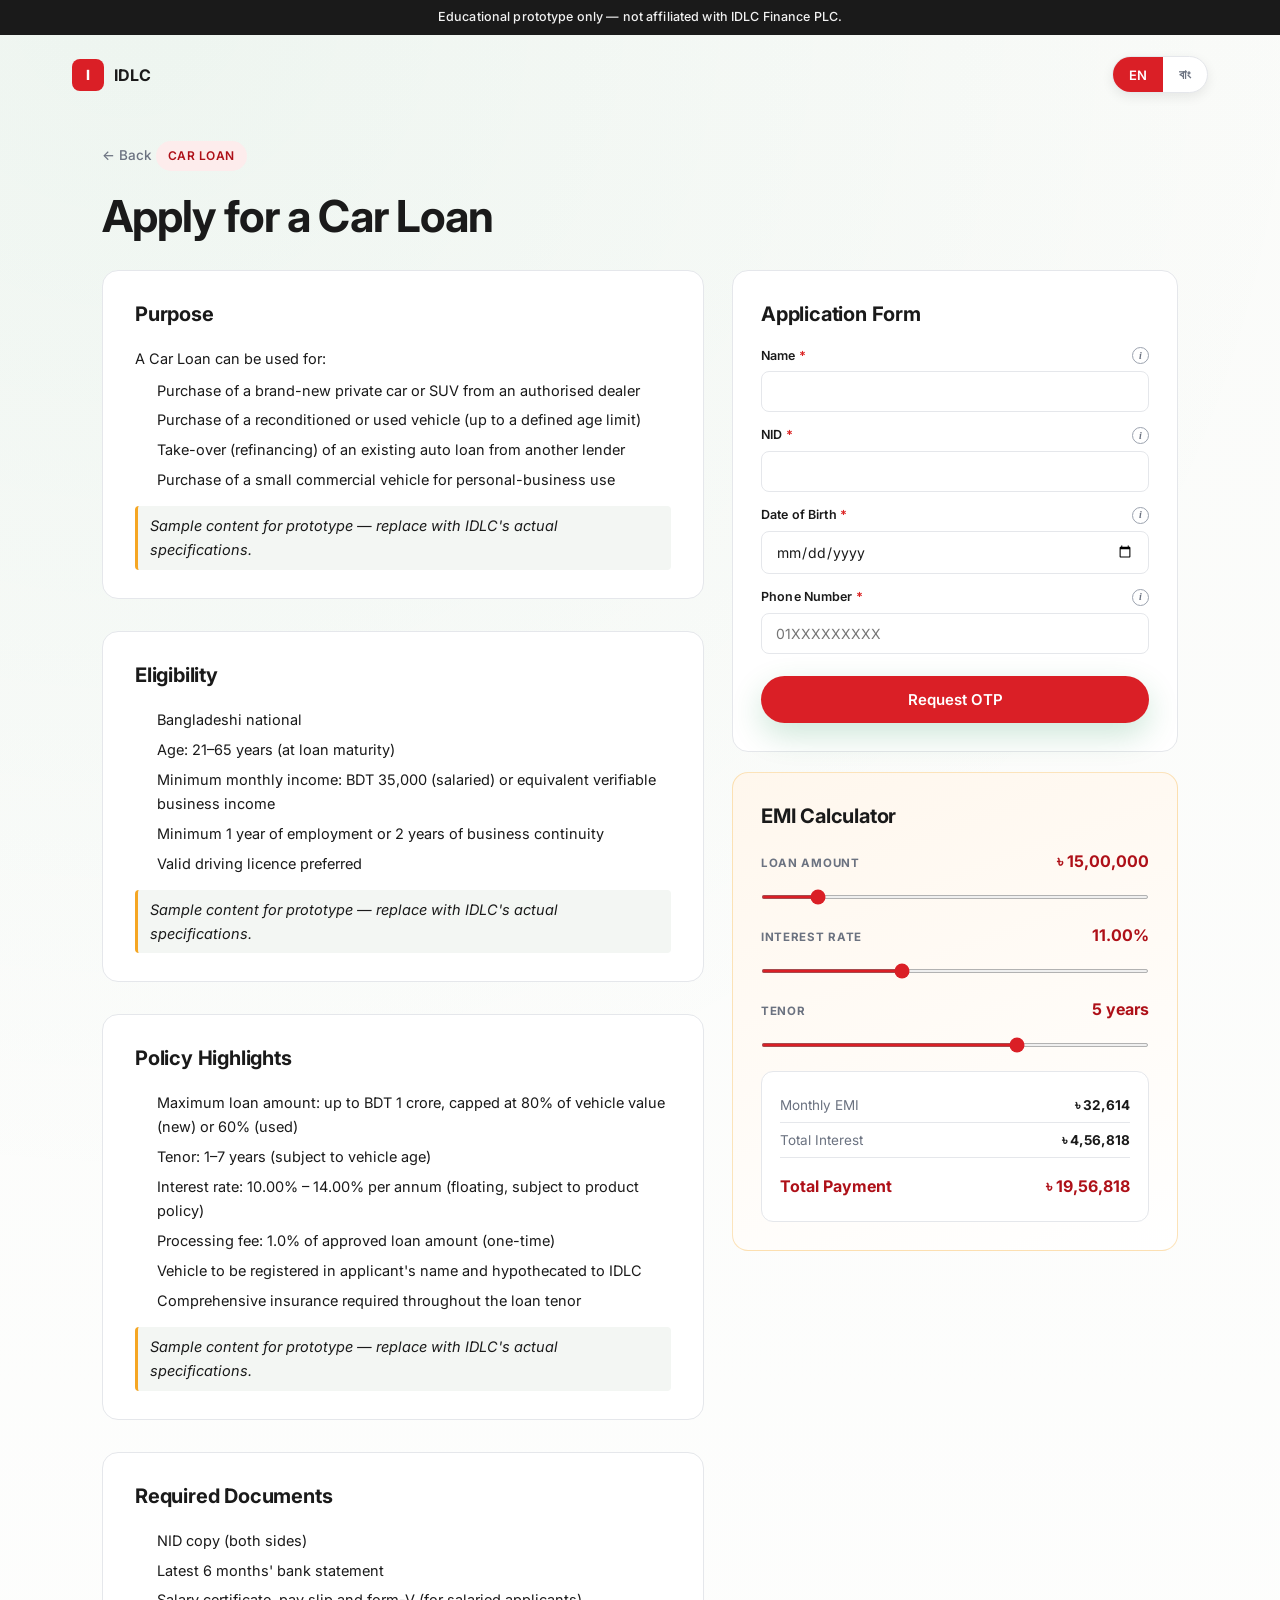
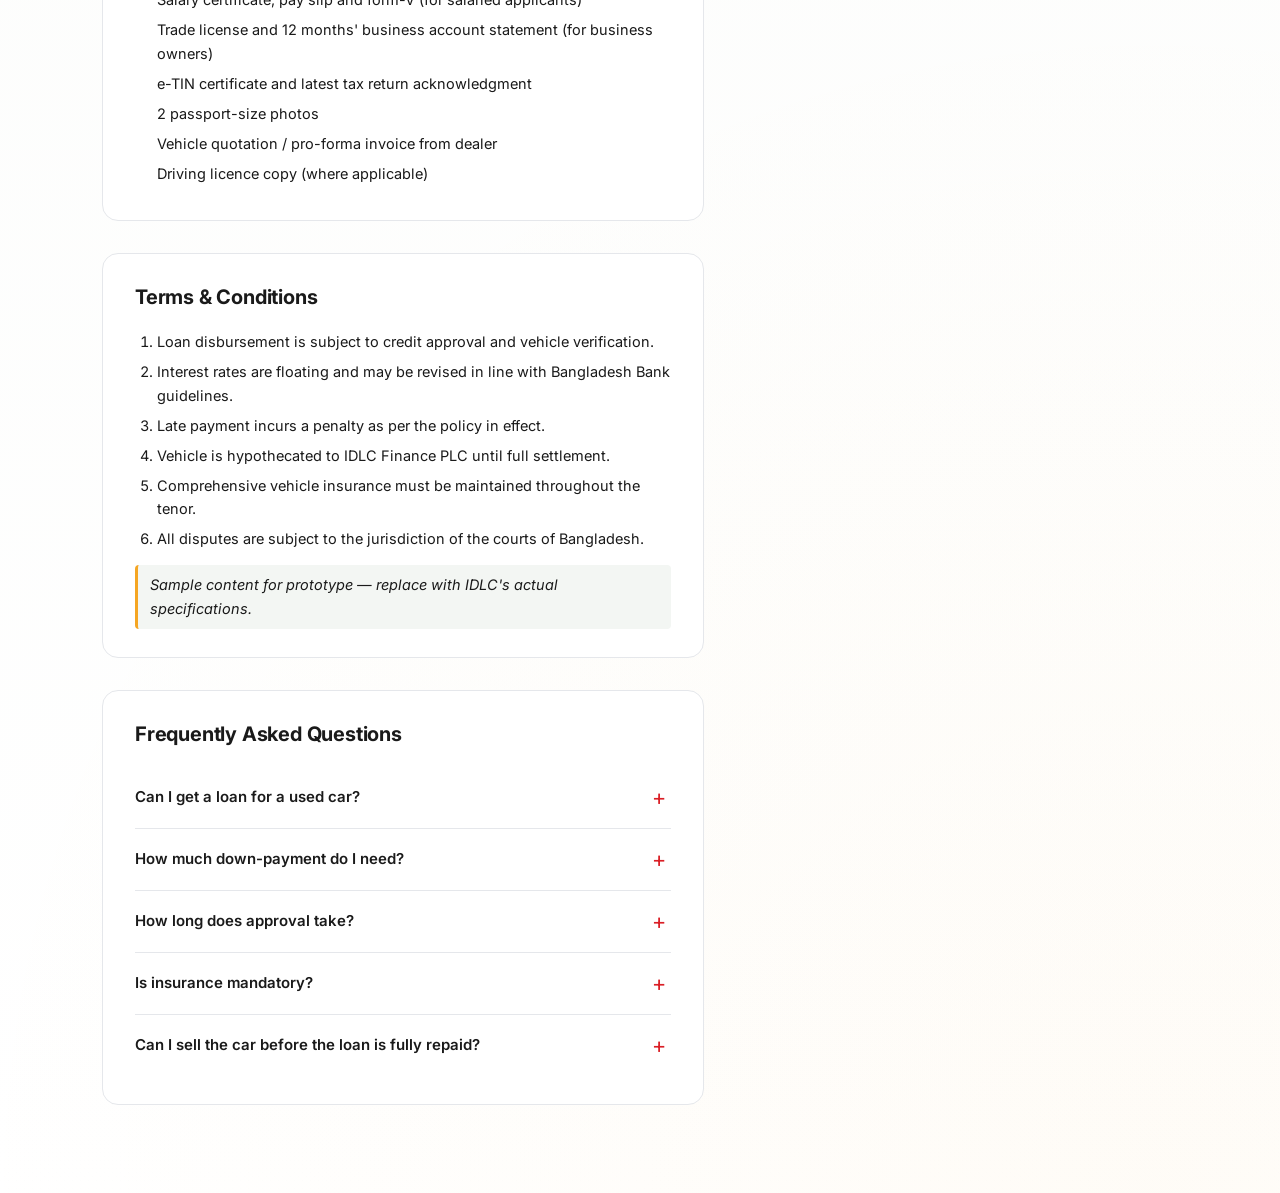
==== commit 4f35e964: "Add pre-filter modal (purpose+mode), NID-based existing-client auto-fill, restructured post-OTP form" ====
--- a/apply-car-loan.html
+++ b/apply-car-loan.html
@@ -31,6 +31,7 @@
     <a href="apply-individual.html" class="back-link" data-i18n="back">← Back</a>
     <span class="apply-eyebrow" data-i18n="prod_car_loan">Car Loan</span>
     <h1 class="apply-title" data-i18n="prod_apply_car">Apply for a Car Loan</h1>
+    <div class="context-chip" id="contextChip"></div>
 
     <div class="product-layout">
 
@@ -136,13 +137,21 @@
         <section class="loan-form-card">
           <h2 data-i18n="form_application">Application Form</h2>
 
-          <!-- Stage 1 & 2: Name + Phone + OTP gate -->
+          <!-- Stage 1 & 2: OTP gate — 4 mandatory fields -->
           <form id="otpForm" class="loan-form" novalidate>
             <input type="hidden" name="product" value="car-loan" />
 
             <div class="form-group">
               <div class="field-label">
-                <span data-i18n="field_nid">NID</span>
+                <span class="req"><span data-i18n="field_name">Name</span></span>
+                <button type="button" class="info-btn" data-info="info_name" aria-label="More info">i</button>
+              </div>
+              <input type="text" name="name" autocomplete="name" required />
+            </div>
+
+            <div class="form-group">
+              <div class="field-label">
+                <span class="req"><span data-i18n="field_nid">NID</span></span>
                 <button type="button" class="info-btn" data-info="info_nid" aria-label="More info">i</button>
               </div>
               <input type="text" name="nid" inputmode="numeric" pattern="[0-9]{10,17}" required />
@@ -150,7 +159,7 @@
 
             <div class="form-group">
               <div class="field-label">
-                <span data-i18n="field_dob">Date of Birth</span>
+                <span class="req"><span data-i18n="field_dob">Date of Birth</span></span>
                 <button type="button" class="info-btn" data-info="info_dob" aria-label="More info">i</button>
               </div>
               <input type="date" name="dob" required />
@@ -158,7 +167,7 @@
 
             <div class="form-group">
               <div class="field-label">
-                <span data-i18n="field_phone">Phone Number</span>
+                <span class="req"><span data-i18n="field_phone">Phone Number</span></span>
                 <button type="button" class="info-btn" data-info="info_phone" aria-label="More info">i</button>
               </div>
               <input type="tel" name="phone" placeholder="01XXXXXXXXX" pattern="01[0-9]{9}" required />
@@ -182,6 +191,8 @@
           <!-- Stage 3: Full loan-application form (revealed after OTP) -->
           <form id="loanForm" class="loan-form" hidden novalidate>
             <input type="hidden" name="product" value="car-loan" />
+            <input type="hidden" name="purpose" value="" />
+            <input type="hidden" name="financingMode" value="" />
 
             <div class="form-progress" aria-hidden="true">
               <div class="form-progress-track">
@@ -190,23 +201,15 @@
               <span class="form-progress-text" id="formProgressText">0%</span>
             </div>
 
-            <div class="form-question">
-              <span class="form-question-text" data-i18n="field_existing_customer">Are you an existing customer of IDLC?</span>
-              <div class="form-radio-group">
-                <label><input type="radio" name="existing" value="yes" required /> <span data-i18n="yes">Yes</span></label>
-                <label><input type="radio" name="existing" value="no" required /> <span data-i18n="no">No</span></label>
-              </div>
-            </div>
-
-            <div class="form-group">
-              <div class="field-label">
-                <span data-i18n="field_name">Name</span>
+            <div class="form-group">
+              <div class="field-label">
+                <span class="req"><span data-i18n="field_name">Name</span></span>
                 <button type="button" class="info-btn" data-info="info_name" aria-label="More info">i</button>
               </div>
               <input type="text" name="name" autocomplete="name" required />
             </div>
 
-            <div class="form-group" id="cifGroup" hidden>
+            <div class="form-group">
               <div class="field-label">
                 <span data-i18n="field_cif">Customer No. (CIF)</span>
                 <button type="button" class="info-btn" data-info="info_cif" aria-label="More info">i</button>
@@ -216,15 +219,7 @@
 
             <div class="form-group">
               <div class="field-label">
-                <span data-i18n="field_branch">Nearest IDLC Branch</span>
-                <button type="button" class="info-btn" data-info="info_branch" aria-label="More info">i</button>
-              </div>
-              <input type="text" name="branch" required />
-            </div>
-
-            <div class="form-group">
-              <div class="field-label">
-                <span data-i18n="field_email_app">Email</span>
+                <span class="req"><span data-i18n="field_email_app">Email</span></span>
                 <button type="button" class="info-btn" data-info="info_email" aria-label="More info">i</button>
               </div>
               <input type="email" name="email" autocomplete="email" required />
@@ -232,7 +227,7 @@
 
             <div class="form-group">
               <div class="field-label">
-                <span data-i18n="field_profession_app">Profession</span>
+                <span class="req"><span data-i18n="field_profession_app">Profession</span></span>
                 <button type="button" class="info-btn" data-info="info_profession" aria-label="More info">i</button>
               </div>
               <select name="profession" required>
@@ -246,51 +241,53 @@
 
             <div class="form-group">
               <div class="field-label">
-                <span data-i18n="field_experience">Total Professional Experience (years)</span>
-                <button type="button" class="info-btn" data-info="info_experience" aria-label="More info">i</button>
-              </div>
-              <input type="text" inputmode="numeric" name="experience" min="0" max="60" required />
-            </div>
-
-            <div class="form-group">
-              <div class="field-label">
-                <span data-i18n="field_income_app">Total Monthly Income (BDT)</span>
+                <span class="req"><span data-i18n="field_income_app">Total Monthly Income (BDT)</span></span>
                 <button type="button" class="info-btn" data-info="info_income" aria-label="More info">i</button>
               </div>
-              <input type="text" inputmode="numeric" name="income" min="0" inputmode="numeric" required />
-            </div>
-
-            <div class="form-group">
-              <div class="field-label">
-                <span data-i18n="field_existing_loan">Existing Loan Amount (BDT)</span>
-                <button type="button" class="info-btn" data-info="info_existing_loan" aria-label="More info">i</button>
-              </div>
-              <input type="text" inputmode="numeric" name="existingLoan" min="0" inputmode="numeric" value="0" />
-            </div>
-
-            <div class="form-group">
-              <div class="field-label">
-                <span data-i18n="field_loan_burden">Total Monthly Loan Burden (BDT)</span>
+              <input type="text" name="income" inputmode="numeric" required />
+            </div>
+
+            <div class="form-question">
+              <span class="form-question-text req"><span data-i18n="field_has_burden">Do you have any loan burden currently?</span></span>
+              <div class="form-radio-group">
+                <label><input type="radio" name="hasBurden" value="yes" required /> <span data-i18n="yes">Yes</span></label>
+                <label><input type="radio" name="hasBurden" value="no" required /> <span data-i18n="no">No</span></label>
+              </div>
+            </div>
+
+            <div class="form-group" id="burdenGroup" hidden>
+              <div class="field-label">
+                <span class="req"><span data-i18n="field_monthly_burden">Monthly Loan Burden (BDT)</span></span>
                 <button type="button" class="info-btn" data-info="info_loan_burden" aria-label="More info">i</button>
               </div>
-              <input type="text" inputmode="numeric" name="loanBurden" min="0" inputmode="numeric" value="0" />
-            </div>
-
-            <div class="form-group">
-              <div class="field-label">
-                <span data-i18n="field_expected_amount">Expected Loan Amount (BDT)</span>
+              <input type="text" name="loanBurden" inputmode="numeric" />
+            </div>
+
+            <div class="form-group">
+              <div class="field-label">
+                <span class="req"><span data-i18n="field_expected_amount_idlc">Expected Loan Amount from IDLC (BDT)</span></span>
                 <button type="button" class="info-btn" data-info="info_amount" aria-label="More info">i</button>
               </div>
-              <input type="text" inputmode="numeric" name="amount" min="0" inputmode="numeric" required />
-            </div>
-
-            <div class="form-group">
-              <div class="field-label">
-                <span data-i18n="field_tenor_app">Tenor (years)</span>
+              <input type="text" name="amount" inputmode="numeric" required />
+            </div>
+
+            <div class="form-group">
+              <div class="field-label">
+                <span class="req"><span data-i18n="field_loan_term">Loan Term (years)</span></span>
                 <button type="button" class="info-btn" data-info="info_tenor" aria-label="More info">i</button>
               </div>
-              <input type="text" inputmode="numeric" name="tenor" min="1" max="7" required />
-            </div>
+              <input type="text" name="tenor" inputmode="numeric" required />
+            </div>
+
+            <label class="form-terms">
+              <input type="checkbox" name="declaration1" required />
+              <span data-i18n="declaration_1">I declare that the information provided above is true and provided in my sound mind.</span>
+            </label>
+
+            <label class="form-terms">
+              <input type="checkbox" name="declaration2" required />
+              <span data-i18n="declaration_2">I hereby authorize IDLC to obtain my credit information from Credit Information Bureau of Bangladesh Bank and authorize IDLC to use all the information in processing the applied loan.</span>
+            </label>
 
             <button type="submit" class="btn-submit" data-i18n="form_submit">Submit Application</button>
           </form>
@@ -305,6 +302,12 @@
             </div>
             <h3 class="form-success-title" data-i18n="form_success_title">Application Received</h3>
             <p class="form-success-msg" data-i18n="form_success_msg">Your application has been received. An IDLC representative will contact you within 8 working hours.</p>
+            <div class="form-success-tracking">
+              <span class="form-success-tracking-label" data-i18n="tracking_label">Your tracking number</span>
+              <code class="form-success-tracking-code" id="trackingNumber">—</code>
+              <span class="form-success-tracking-hint" data-i18n="tracking_hint">Save this number to check your application status online.</span>
+            </div>
+            <a href="apply.html" class="btn-submit-another" data-i18n="submit_another">Submit Another Application</a>
           </div>
         </section>
 
--- a/styles.css
+++ b/styles.css
@@ -1094,6 +1094,147 @@
 
 /* Anchor offset so scrollIntoView lands the form question below the fixed ribbon */
 .form-question { scroll-margin-top: 70px; }
+.form-group { scroll-margin-top: 70px; }
+
+/* ============================================================
+   Required-field asterisk marker
+   ============================================================ */
+.field-label > span.req::after,
+.form-question-text.req::after {
+  content: " *";
+  color: #dc2626;
+  font-weight: 700;
+}
+
+/* ============================================================
+   Context chip on product pages (Purpose · Financing Mode from modal)
+   ============================================================ */
+.context-chip {
+  display: inline-flex;
+  align-items: center;
+  gap: 8px;
+  background: var(--idlc-green-light);
+  border: 1px solid rgba(218,31,38,0.18);
+  color: var(--idlc-green-dark);
+  padding: 6px 14px;
+  border-radius: 9999px;
+  font-size: 12.5px;
+  font-weight: 600;
+  margin: 8px 0 16px;
+}
+.context-chip:empty { display: none; }
+.context-chip svg { width: 14px; height: 14px; }
+
+/* ============================================================
+   Modal (pre-filter on apply-individual.html)
+   ============================================================ */
+.modal-backdrop {
+  position: fixed;
+  inset: 0;
+  background: rgba(20, 20, 20, 0.55);
+  backdrop-filter: blur(2px);
+  display: flex;
+  align-items: center;
+  justify-content: center;
+  z-index: 1200;
+  padding: 24px;
+  animation: modal-bg-in 0.2s ease both;
+}
+@keyframes modal-bg-in {
+  from { opacity: 0; }
+  to   { opacity: 1; }
+}
+.modal-dialog {
+  background: white;
+  border-radius: 18px;
+  max-width: 460px;
+  width: 100%;
+  padding: 32px 32px 28px;
+  position: relative;
+  box-shadow: 0 32px 64px rgba(0, 0, 0, 0.32);
+  animation: modal-in 0.28s cubic-bezier(0.16, 1, 0.3, 1) both;
+  max-height: calc(100vh - 60px);
+  overflow-y: auto;
+}
+@keyframes modal-in {
+  from { opacity: 0; transform: scale(0.94) translateY(14px); }
+  to   { opacity: 1; transform: scale(1) translateY(0); }
+}
+.modal-close {
+  position: absolute;
+  top: 14px;
+  right: 14px;
+  width: 32px;
+  height: 32px;
+  border-radius: 50%;
+  border: 0;
+  background: var(--surface-2);
+  color: var(--text-muted);
+  font-size: 22px;
+  line-height: 1;
+  cursor: pointer;
+  display: grid;
+  place-items: center;
+  font-family: inherit;
+  transition: background 0.15s, color 0.15s;
+}
+.modal-close:hover {
+  background: var(--idlc-green-light);
+  color: var(--idlc-green-dark);
+}
+.modal-sketch {
+  width: 100%;
+  height: 130px;
+  display: grid;
+  place-items: center;
+  margin-bottom: 18px;
+  color: var(--idlc-green-dark);
+}
+.modal-sketch svg {
+  width: 120px;
+  height: 120px;
+  filter: drop-shadow(0 6px 12px rgba(218, 31, 38, 0.10));
+}
+.modal-title {
+  font-size: 22px;
+  font-weight: 700;
+  text-align: center;
+  margin-bottom: 6px;
+  letter-spacing: -0.01em;
+}
+.modal-sub {
+  font-size: 13.5px;
+  color: var(--text-muted);
+  text-align: center;
+  margin-bottom: 22px;
+}
+.modal-field { margin-bottom: 14px; }
+.modal-field label {
+  display: block;
+  font-size: 12.5px;
+  font-weight: 600;
+  margin-bottom: 6px;
+  color: var(--text);
+}
+.modal-field select {
+  width: 100%;
+  padding: 11px 14px;
+  border: 1px solid var(--border);
+  border-radius: 8px;
+  font-size: 14px;
+  font-family: inherit;
+  background: white;
+  color: var(--text);
+  cursor: pointer;
+  transition: border-color 0.15s, box-shadow 0.15s;
+}
+.modal-field select:focus {
+  outline: none;
+  border-color: var(--idlc-green);
+  box-shadow: 0 0 0 3px rgba(218, 31, 38, 0.12);
+}
+.modal-proceed { width: 100%; margin-top: 10px; }
+body.modal-open { overflow: hidden; }
 
 /* ---- Progress bar (top of loan application form) ---- */
 .form-progress {
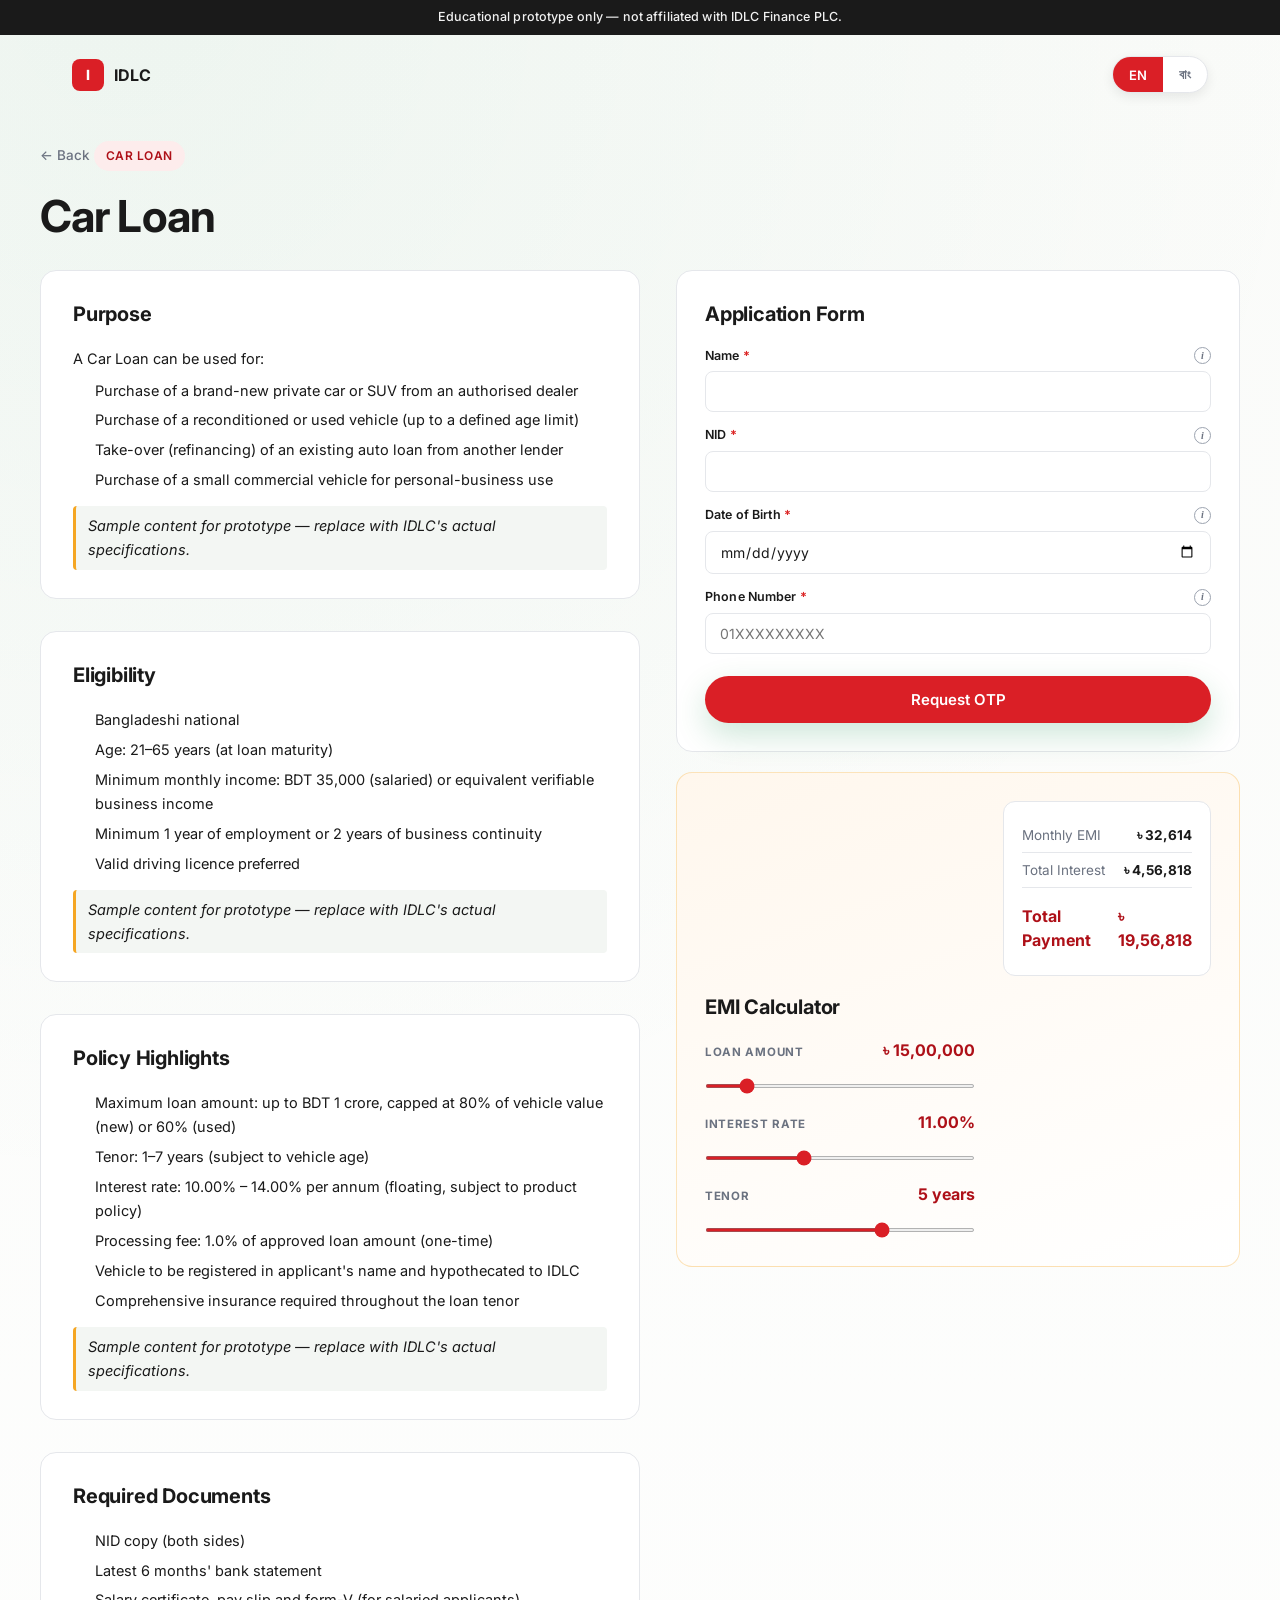
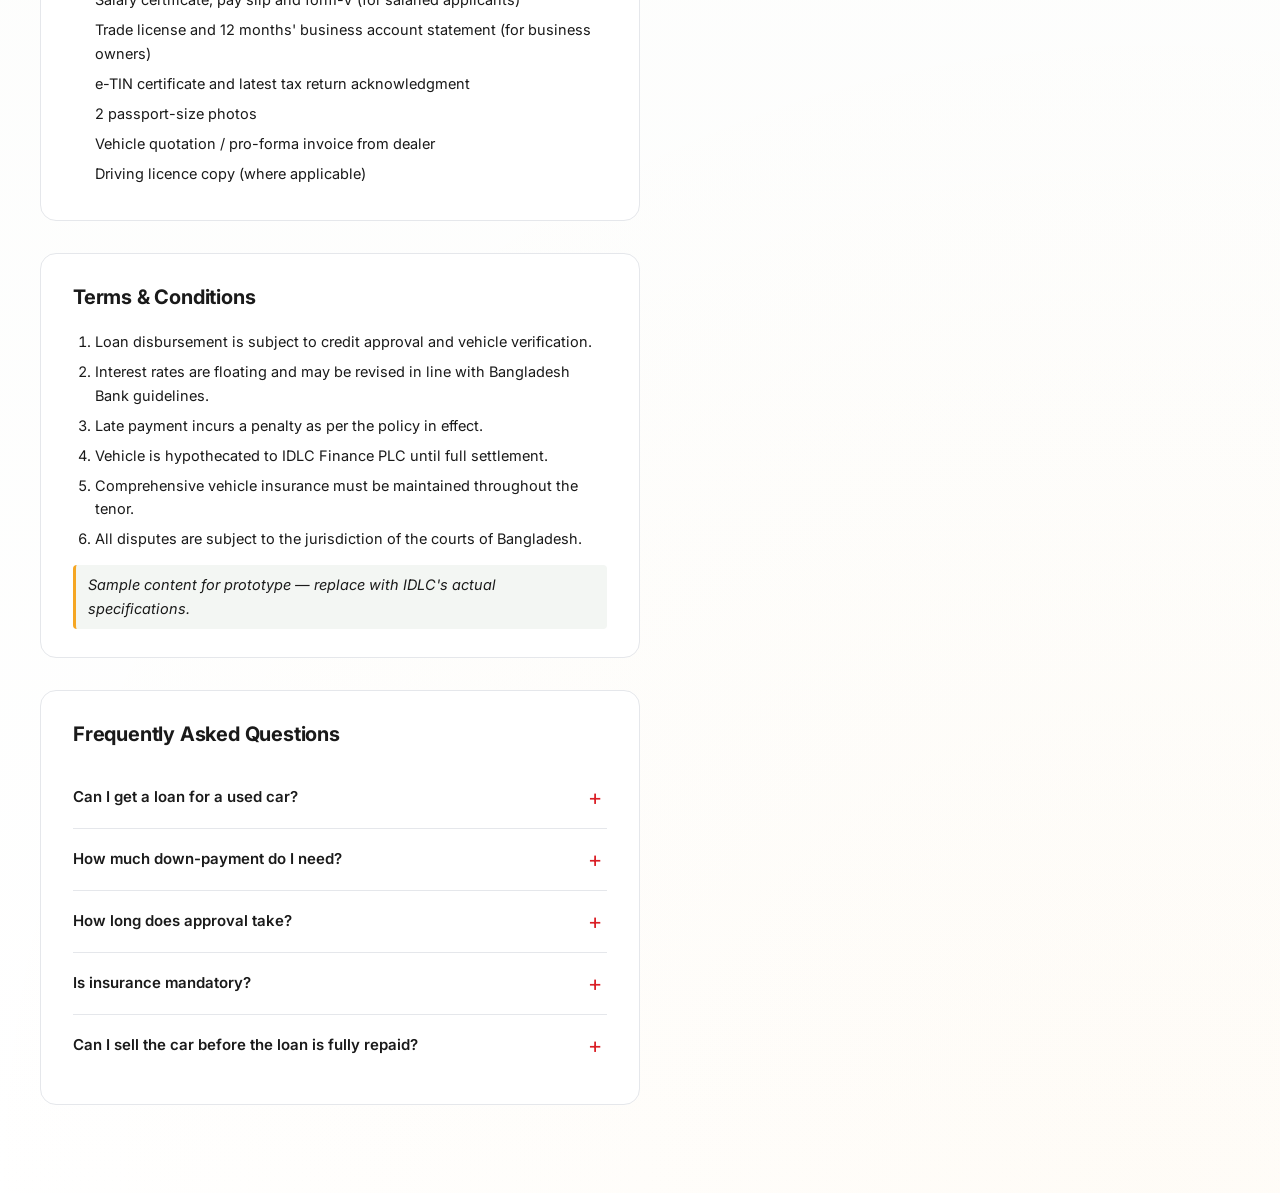
==== commit 4c348e4f: "Wider product page: 2-col form/calc, restructured title with financing mode, 'Financing' suffix in m" ====
--- a/apply-car-loan.html
+++ b/apply-car-loan.html
@@ -30,7 +30,7 @@
   <main class="apply-main product-page-main">
     <a href="apply-individual.html" class="back-link" data-i18n="back">← Back</a>
     <span class="apply-eyebrow" data-i18n="prod_car_loan">Car Loan</span>
-    <h1 class="apply-title" data-i18n="prod_apply_car">Apply for a Car Loan</h1>
+    <h1 class="apply-title" id="productTitle"><span data-i18n="prod_car_loan">Car Loan</span><span class="title-sep" hidden> | </span><span id="titleMode"></span></h1>
     <div class="context-chip" id="contextChip"></div>
 
     <div class="product-layout">
--- a/styles.css
+++ b/styles.css
@@ -843,9 +843,9 @@
    then full-width info sections (Purpose, Eligibility, etc.)
    ============================================================ */
 .product-page-main {
-  max-width: 1140px;
+  max-width: 1600px;
   margin: 0 auto;
-  padding: 28px 32px 72px;
+  padding: 28px 40px 72px;
 }
 
 .product-hero-grid {
@@ -1375,10 +1375,69 @@
         On mobile: action goes ABOVE info so the form is reachable. ---- */
 .product-layout {
   display: grid;
-  grid-template-columns: 1.35fr 1fr;
-  gap: 28px;
+  grid-template-columns: 600px minmax(0, 1fr);
+  gap: 36px;
   margin-top: 28px;
   align-items: start;
+}
+
+/* Title: product name + financing mode appended via JS */
+.apply-title .title-sep {
+  color: var(--text-muted);
+  font-weight: 400;
+  margin: 0 0.3em;
+}
+
+/* Wider action column: form fields in 2 columns, calculator in 2 columns */
+.product-action-col #loanForm {
+  display: grid;
+  grid-template-columns: 1fr 1fr;
+  gap: 14px 18px;
+  align-content: start;
+}
+.product-action-col #loanForm > input[type="hidden"] { display: none; }
+.product-action-col #loanForm > .form-progress,
+.product-action-col #loanForm > .form-question,
+.product-action-col #loanForm > #burdenGroup,
+.product-action-col #loanForm > .form-terms,
+.product-action-col #loanForm > .btn-submit {
+  grid-column: 1 / -1;
+}
+.product-action-col #loanForm > .form-group { margin-bottom: 0; }
+
+/* Calculator: 2-column layout (sliders | results) in wide layouts */
+.product-action-col .calc-widget {
+  display: grid;
+  grid-template-columns: 1.3fr 1fr;
+  gap: 16px 28px;
+  position: static;
+  margin: 0;
+  align-items: stretch;
+}
+.product-action-col .calc-widget > h2 {
+  grid-column: 1 / -1;
+  margin-bottom: 0;
+}
+.product-action-col .calc-widget > .calc-group {
+  grid-column: 1;
+  margin-bottom: 0;
+}
+.product-action-col .calc-widget > .calc-result {
+  grid-column: 2;
+  grid-row: 2 / -1;
+  margin-top: 0;
+  align-self: start;
+}
+
+/* Collapse the new 2-column form + calc back to single column below this width */
+@media (max-width: 1200px) {
+  .product-action-col #loanForm { grid-template-columns: 1fr; }
+  .product-action-col .calc-widget { grid-template-columns: 1fr; }
+  .product-action-col .calc-widget > .calc-result {
+    grid-column: 1;
+    grid-row: auto;
+    margin-top: 18px;
+  }
 }
 .product-info-col {
   min-width: 0;
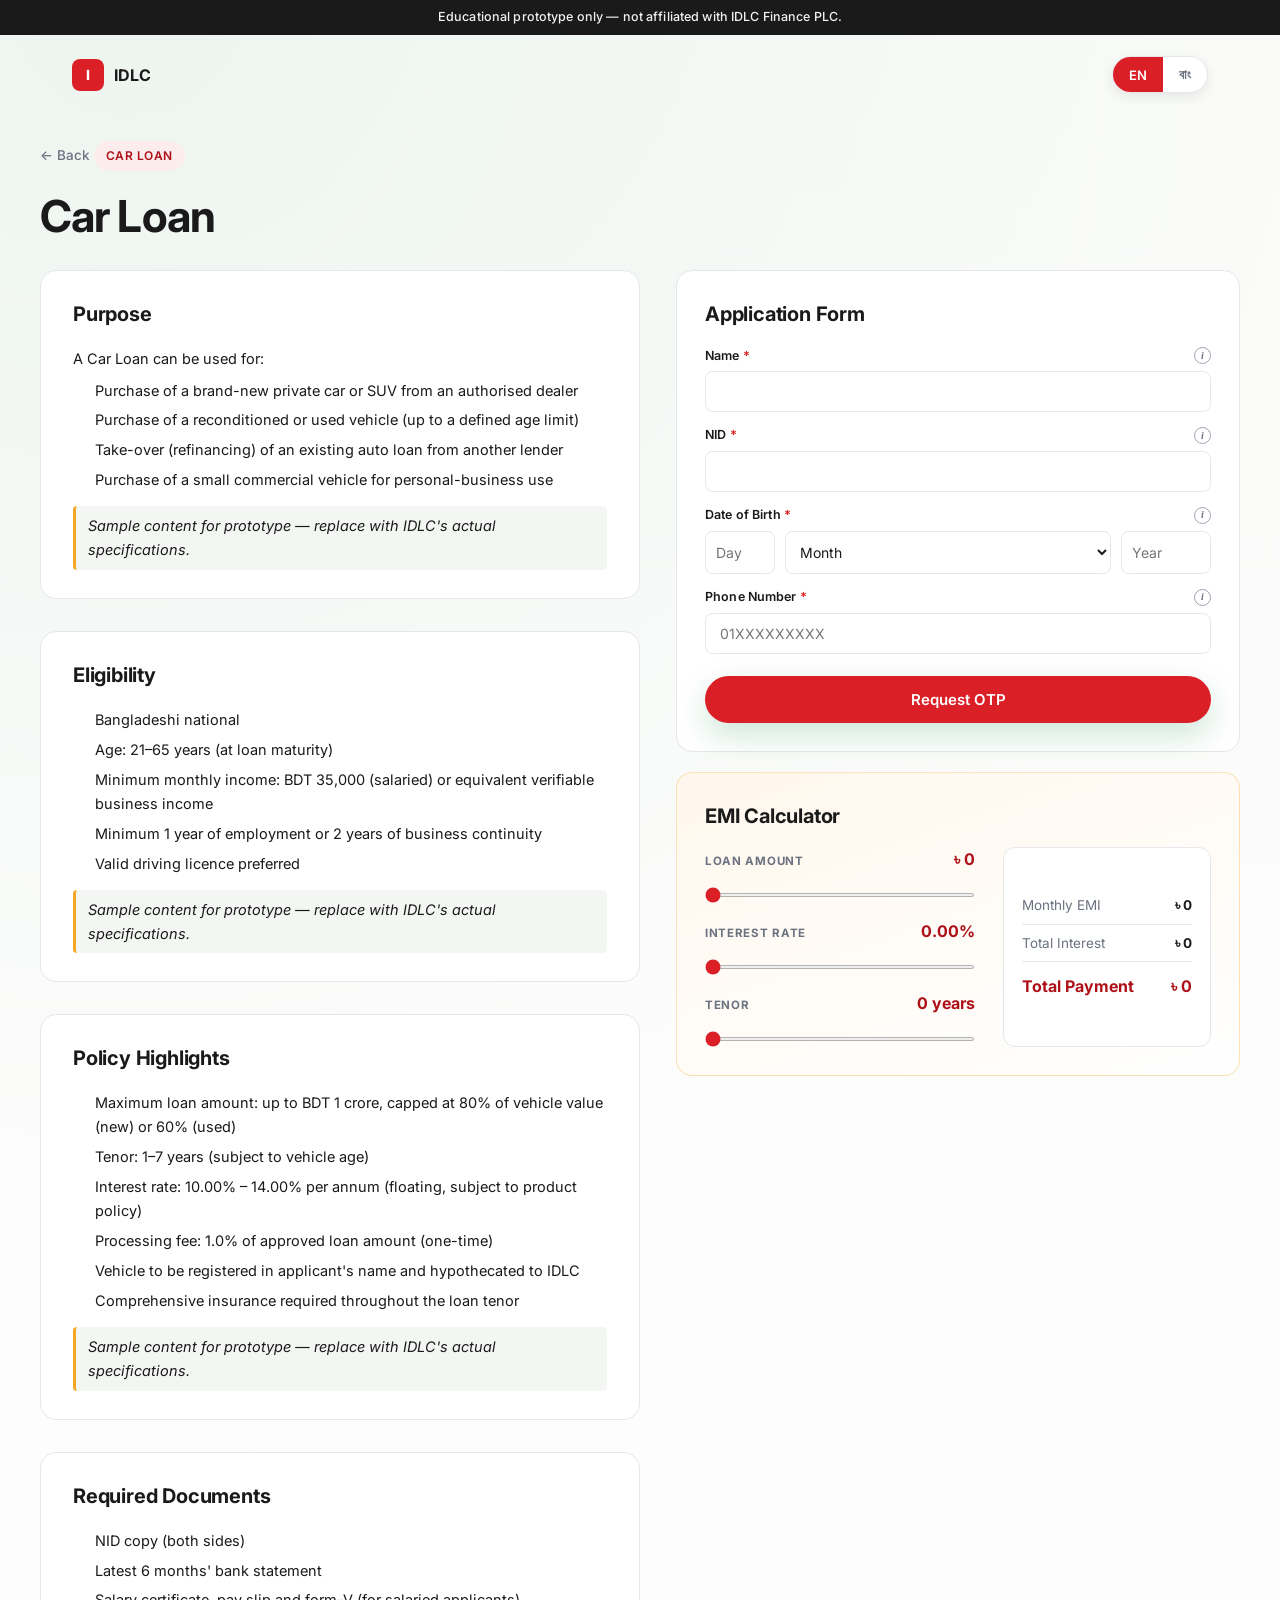
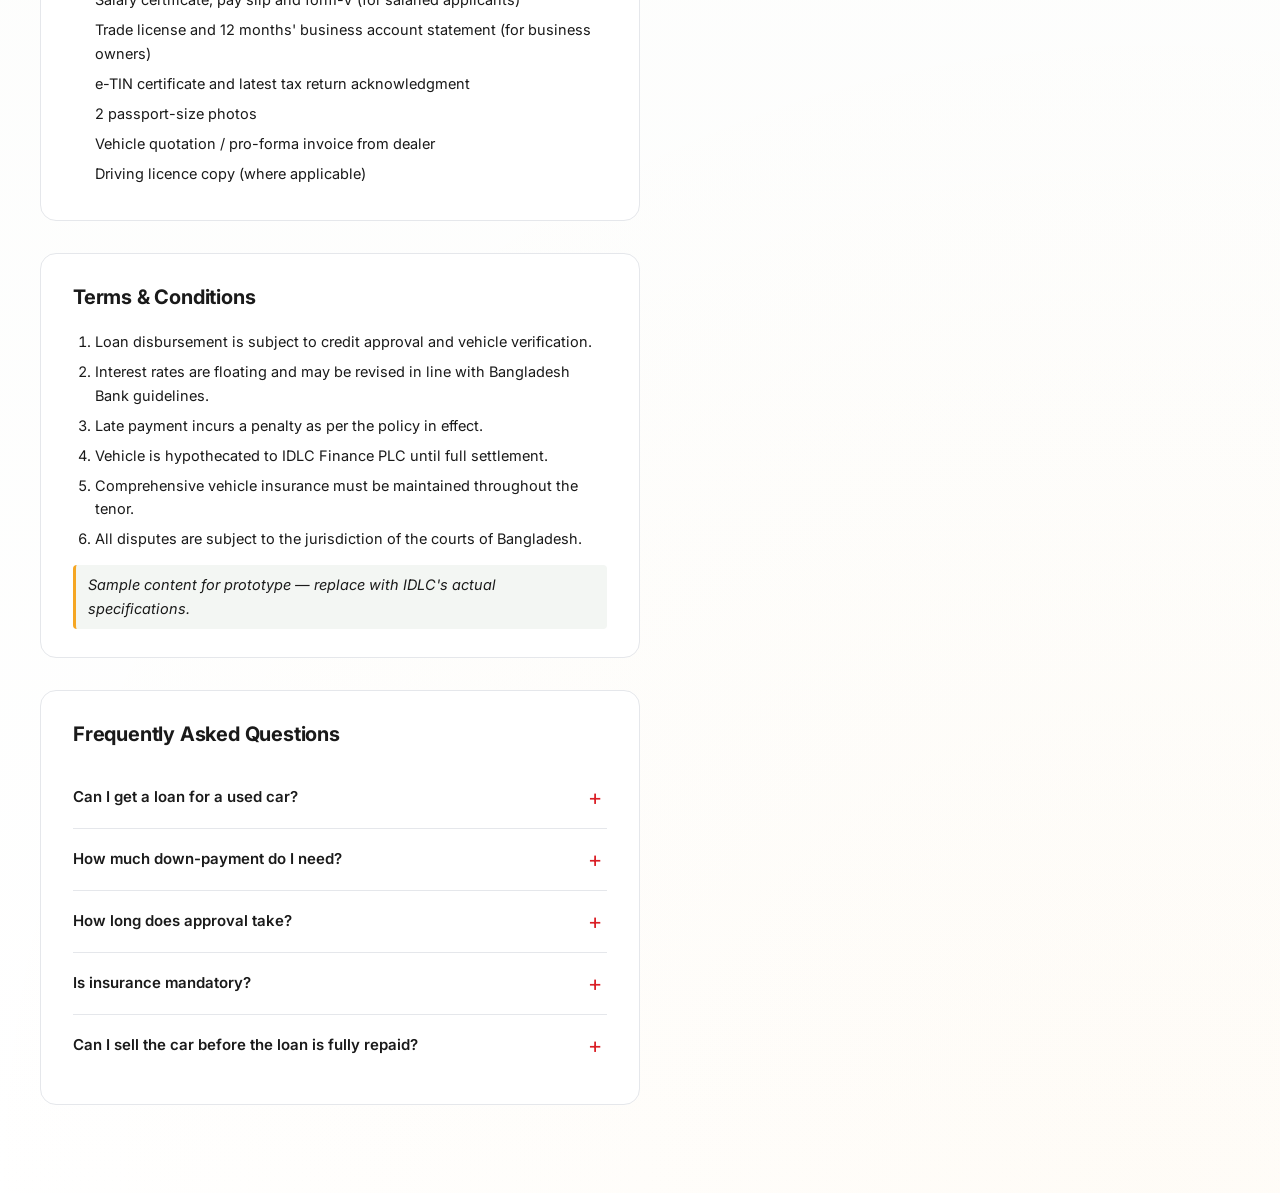
==== commit dc5b080c: "Calc side-by-side fix, DOB 3-field, zero defaults + form sync, centered OTP, full-width income, elig" ====
--- a/apply-car-loan.html
+++ b/apply-car-loan.html
@@ -162,7 +162,25 @@
                 <span class="req"><span data-i18n="field_dob">Date of Birth</span></span>
                 <button type="button" class="info-btn" data-info="info_dob" aria-label="More info">i</button>
               </div>
-              <input type="date" name="dob" required />
+              <div class="dob-group">
+                <input type="text" inputmode="numeric" name="dobDay" data-i18n-placeholder="dob_day" placeholder="Day" pattern="[0-9]{1,2}" maxlength="2" required />
+                <select name="dobMonth" required>
+                  <option value="" data-i18n="dob_month_select">Month</option>
+                  <option value="01" data-i18n="month_jan">January</option>
+                  <option value="02" data-i18n="month_feb">February</option>
+                  <option value="03" data-i18n="month_mar">March</option>
+                  <option value="04" data-i18n="month_apr">April</option>
+                  <option value="05" data-i18n="month_may">May</option>
+                  <option value="06" data-i18n="month_jun">June</option>
+                  <option value="07" data-i18n="month_jul">July</option>
+                  <option value="08" data-i18n="month_aug">August</option>
+                  <option value="09" data-i18n="month_sep">September</option>
+                  <option value="10" data-i18n="month_oct">October</option>
+                  <option value="11" data-i18n="month_nov">November</option>
+                  <option value="12" data-i18n="month_dec">December</option>
+                </select>
+                <input type="text" inputmode="numeric" name="dobYear" data-i18n-placeholder="dob_year" placeholder="Year" pattern="[0-9]{4}" maxlength="4" required />
+              </div>
             </div>
 
             <div class="form-group">
@@ -239,7 +257,7 @@
               </select>
             </div>
 
-            <div class="form-group">
+            <div class="form-group form-group--full">
               <div class="field-label">
                 <span class="req"><span data-i18n="field_income_app">Total Monthly Income (BDT)</span></span>
                 <button type="button" class="info-btn" data-info="info_income" aria-label="More info">i</button>
@@ -292,22 +310,21 @@
             <button type="submit" class="btn-submit" data-i18n="form_submit">Submit Application</button>
           </form>
 
-          <!-- Success panel (revealed after Submit Application) -->
+          <!-- Success / ineligible panel (revealed after Submit Application) -->
           <div class="form-success" id="formSuccess" hidden role="status" aria-live="polite">
-            <div class="form-success-icon" aria-hidden="true">
+            <div class="form-success-icon" id="formSuccessIcon" aria-hidden="true">
               <svg viewBox="0 0 24 24" width="32" height="32" fill="none" stroke="currentColor" stroke-width="2.2" stroke-linecap="round" stroke-linejoin="round">
                 <circle cx="12" cy="12" r="10"/>
                 <path d="M8 12l3 3 5-6"/>
               </svg>
             </div>
-            <h3 class="form-success-title" data-i18n="form_success_title">Application Received</h3>
-            <p class="form-success-msg" data-i18n="form_success_msg">Your application has been received. An IDLC representative will contact you within 8 working hours.</p>
-            <div class="form-success-tracking">
+            <h3 class="form-success-title" id="formSuccessTitle" data-i18n="app_submitted_title">Application Submitted</h3>
+            <p class="form-success-msg" id="formSuccessMsg"></p>
+            <div class="form-success-tracking" id="formSuccessTracking">
               <span class="form-success-tracking-label" data-i18n="tracking_label">Your tracking number</span>
               <code class="form-success-tracking-code" id="trackingNumber">—</code>
               <span class="form-success-tracking-hint" data-i18n="tracking_hint">Save this number to check your application status online.</span>
             </div>
-            <a href="apply.html" class="btn-submit-another" data-i18n="submit_another">Submit Another Application</a>
           </div>
         </section>
 
@@ -317,25 +334,25 @@
           <div class="calc-group">
             <div class="calc-group-head">
               <span class="calc-group-label" data-i18n="calc_amount">Loan Amount</span>
-              <span class="calc-group-value" id="calcAmountVal">৳ 15,00,000</span>
-            </div>
-            <input type="range" id="calcAmount" min="200000" max="10000000" step="50000" value="1500000" />
+              <span class="calc-group-value" id="calcAmountVal">৳ 0</span>
+            </div>
+            <input type="range" id="calcAmount" min="0" max="10000000" step="50000" value="0" />
           </div>
 
           <div class="calc-group">
             <div class="calc-group-head">
               <span class="calc-group-label" data-i18n="calc_rate">Interest Rate</span>
-              <span class="calc-group-value" id="calcRateVal">11.00%</span>
-            </div>
-            <input type="range" id="calcRate" min="6" max="20" step="0.25" value="11" />
+              <span class="calc-group-value" id="calcRateVal">0.00%</span>
+            </div>
+            <input type="range" id="calcRate" min="0" max="20" step="0.25" value="0" />
           </div>
 
           <div class="calc-group">
             <div class="calc-group-head">
               <span class="calc-group-label" data-i18n="calc_tenor">Tenor</span>
-              <span class="calc-group-value" id="calcTenorVal">5 years</span>
-            </div>
-            <input type="range" id="calcTenor" min="1" max="7" step="1" value="5" />
+              <span class="calc-group-value" id="calcTenorVal">0 years</span>
+            </div>
+            <input type="range" id="calcTenor" min="0" max="7" step="1" value="0" />
           </div>
 
           <div class="calc-result">
--- a/styles.css
+++ b/styles.css
@@ -1424,10 +1424,53 @@
 }
 .product-action-col .calc-widget > .calc-result {
   grid-column: 2;
-  grid-row: 2 / -1;
+  grid-row: 2 / span 3;
   margin-top: 0;
-  align-self: start;
-}
+  align-self: stretch;
+  display: flex;
+  flex-direction: column;
+  justify-content: center;
+}
+.product-action-col .calc-widget > .calc-result .calc-result-row {
+  padding: 8px 0;
+}
+
+/* Centered OTP boxes + error message */
+.otp-group { text-align: center; }
+.otp-label { text-align: center; }
+.otp-boxes { justify-content: center; }
+.otp-hint { text-align: center; }
+.otp-error { justify-content: center; }
+
+/* Form-group spanning both columns in the 2-col loanForm grid */
+.product-action-col #loanForm > .form-group--full {
+  grid-column: 1 / -1;
+}
+
+/* Date of Birth: 3 inline fields (day | month | year) */
+.dob-group {
+  display: grid;
+  grid-template-columns: 70px 1fr 90px;
+  gap: 10px;
+}
+.dob-group input,
+.dob-group select {
+  width: 100%;
+  padding: 11px 10px;
+}
+
+/* Success panel — warning variant for ineligible applications */
+.form-success.is-warning {
+  background: linear-gradient(160deg, #fff7ed 0%, #fde4c8 100%);
+  border-color: #fbbf24;
+  animation: form-success-in 0.35s ease both;
+}
+.form-success.is-warning .form-success-icon {
+  background: rgba(245, 158, 11, 0.22);
+  color: #d97706;
+}
+.form-success.is-warning .form-success-title { color: #92400e; }
+.form-success.is-warning .form-success-msg { color: #b45309; }
 
 /* Collapse the new 2-column form + calc back to single column below this width */
 @media (max-width: 1200px) {
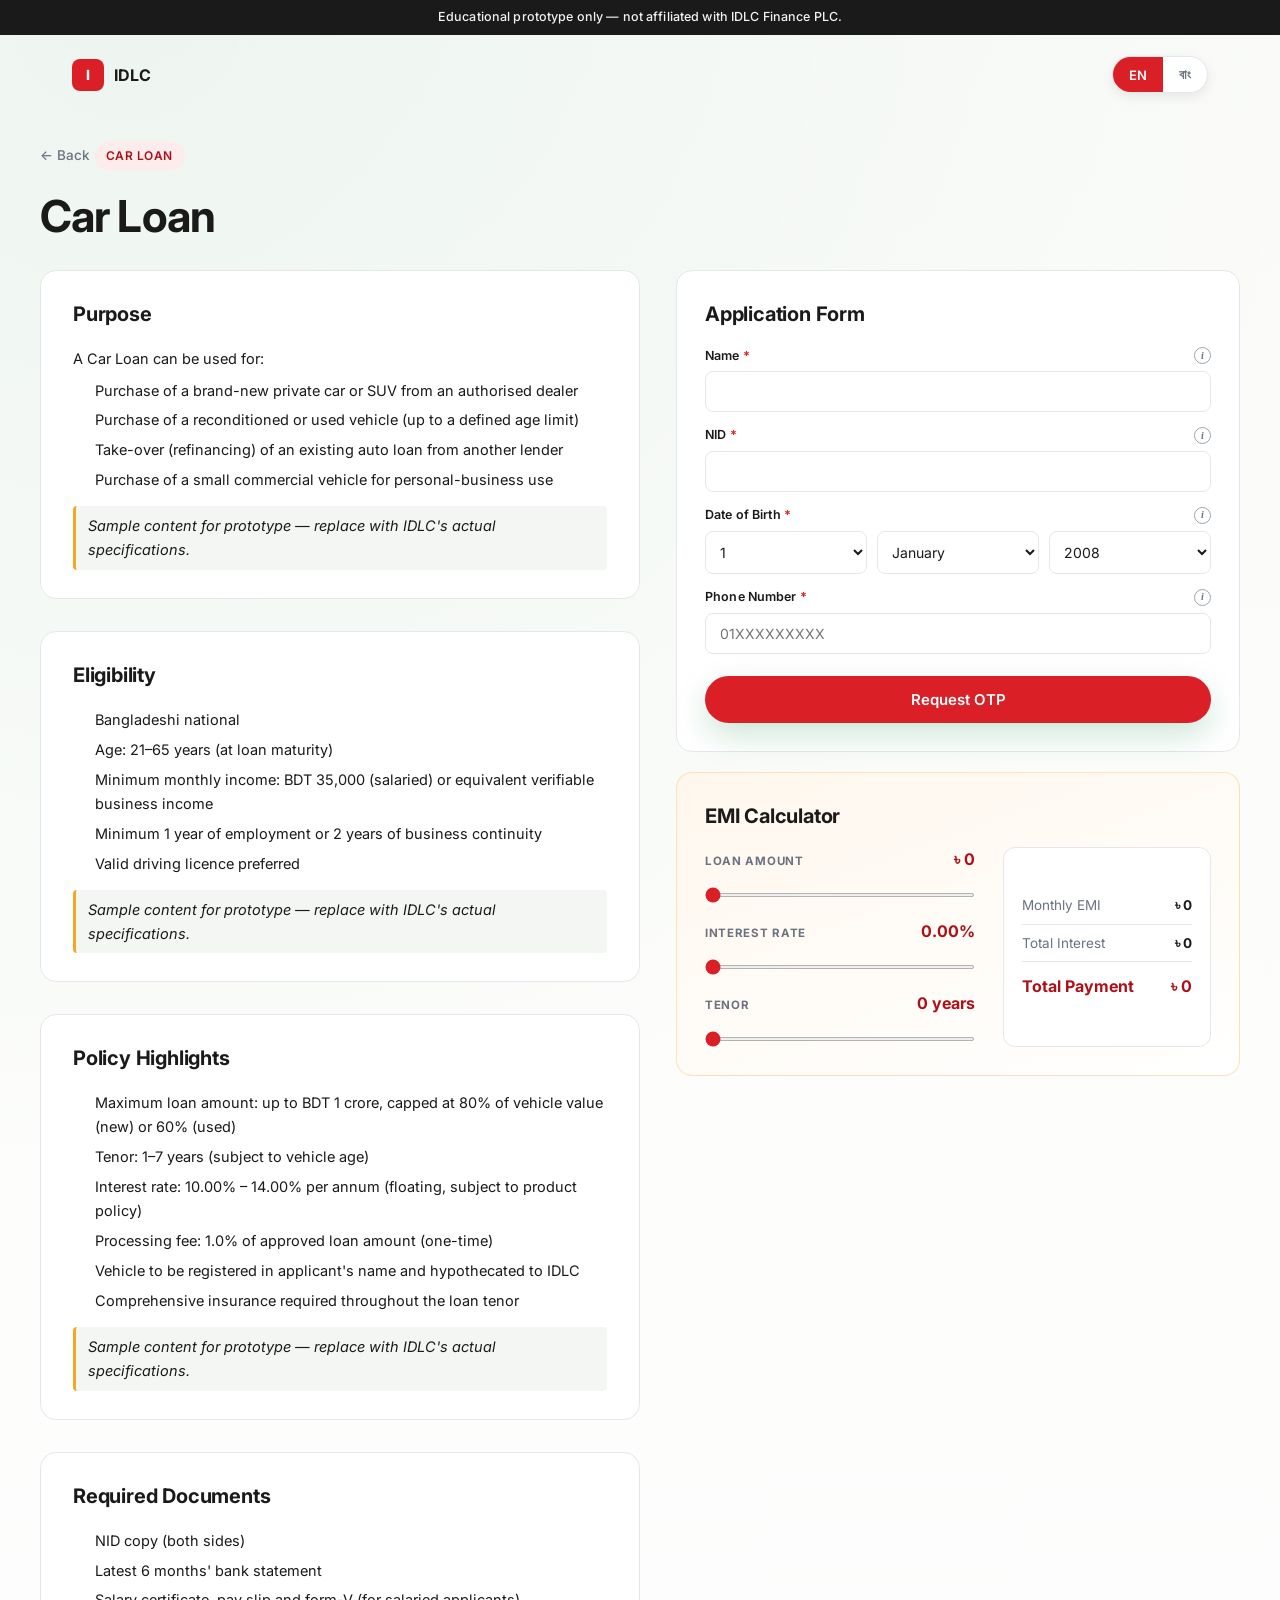
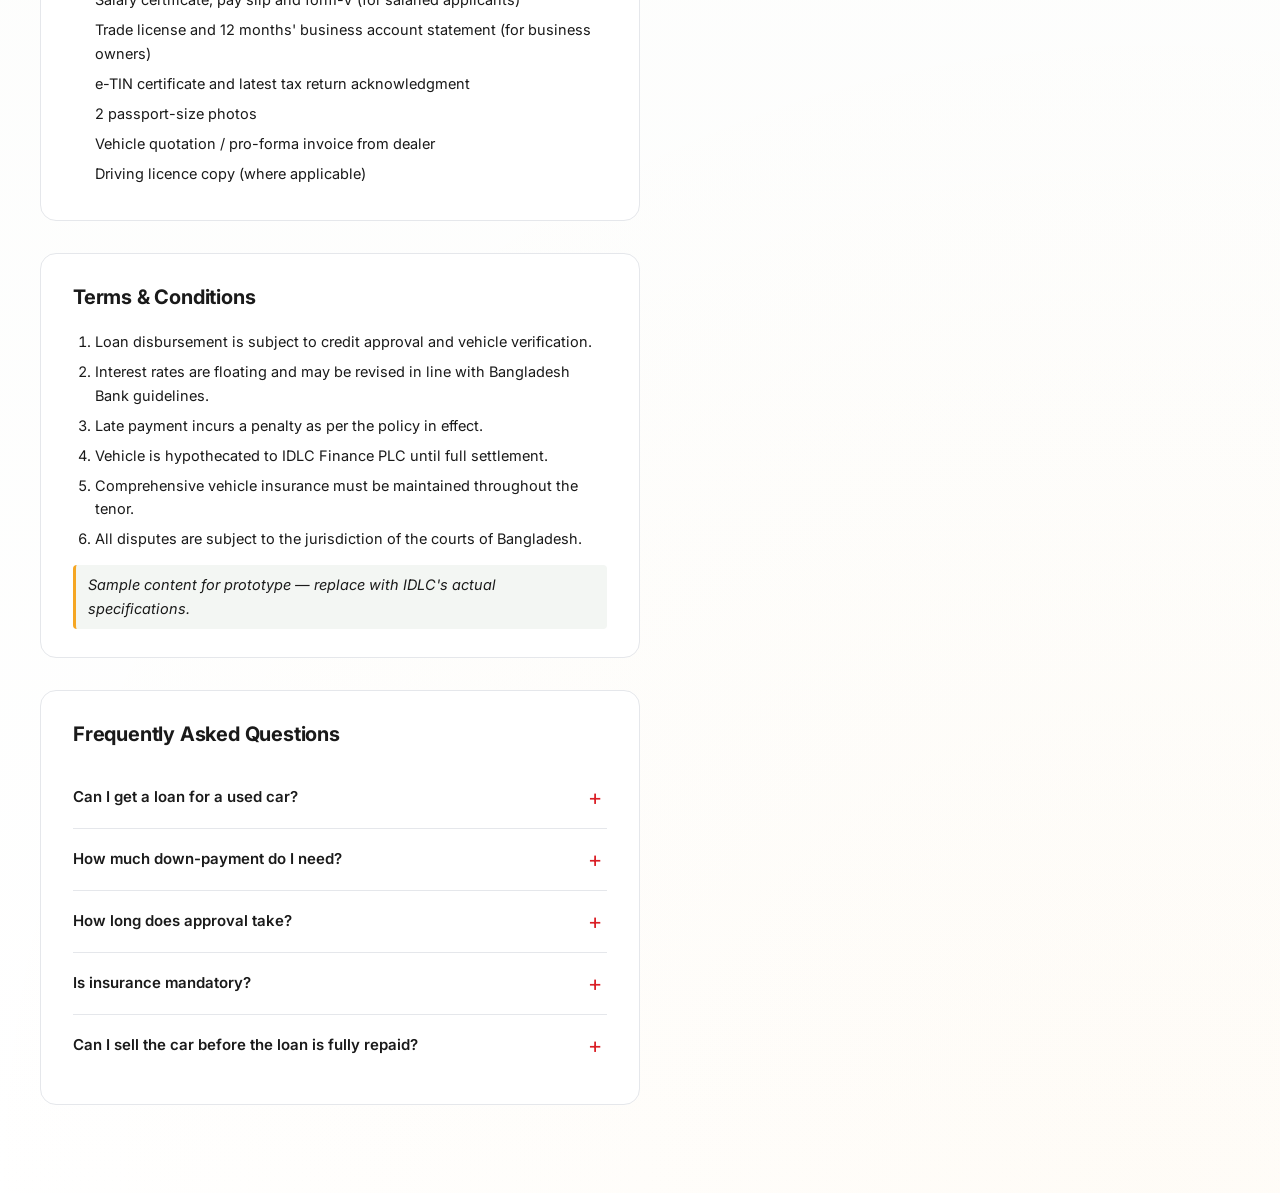
==== commit 2d926df4: "DOB: 3 equal-width dropdowns with day clamping; remove placeholder options in modal & month; scroll " ====
--- a/apply-car-loan.html
+++ b/apply-car-loan.html
@@ -163,9 +163,8 @@
                 <button type="button" class="info-btn" data-info="info_dob" aria-label="More info">i</button>
               </div>
               <div class="dob-group">
-                <input type="text" inputmode="numeric" name="dobDay" data-i18n-placeholder="dob_day" placeholder="Day" pattern="[0-9]{1,2}" maxlength="2" required />
+                <select name="dobDay" required></select>
                 <select name="dobMonth" required>
-                  <option value="" data-i18n="dob_month_select">Month</option>
                   <option value="01" data-i18n="month_jan">January</option>
                   <option value="02" data-i18n="month_feb">February</option>
                   <option value="03" data-i18n="month_mar">March</option>
@@ -179,7 +178,7 @@
                   <option value="11" data-i18n="month_nov">November</option>
                   <option value="12" data-i18n="month_dec">December</option>
                 </select>
-                <input type="text" inputmode="numeric" name="dobYear" data-i18n-placeholder="dob_year" placeholder="Year" pattern="[0-9]{4}" maxlength="4" required />
+                <select name="dobYear" required></select>
               </div>
             </div>
 
--- a/styles.css
+++ b/styles.css
@@ -1447,17 +1447,19 @@
   grid-column: 1 / -1;
 }
 
-/* Date of Birth: 3 inline fields (day | month | year) */
+/* Date of Birth: 3 equal-width dropdowns (day | month | year) */
 .dob-group {
   display: grid;
-  grid-template-columns: 70px 1fr 90px;
+  grid-template-columns: 1fr 1fr 1fr;
   gap: 10px;
 }
-.dob-group input,
 .dob-group select {
   width: 100%;
   padding: 11px 10px;
 }
+
+/* Anchor target for post-OTP scroll: top of the application-form card */
+.loan-form-card { scroll-margin-top: 70px; }
 
 /* Success panel — warning variant for ineligible applications */
 .form-success.is-warning {
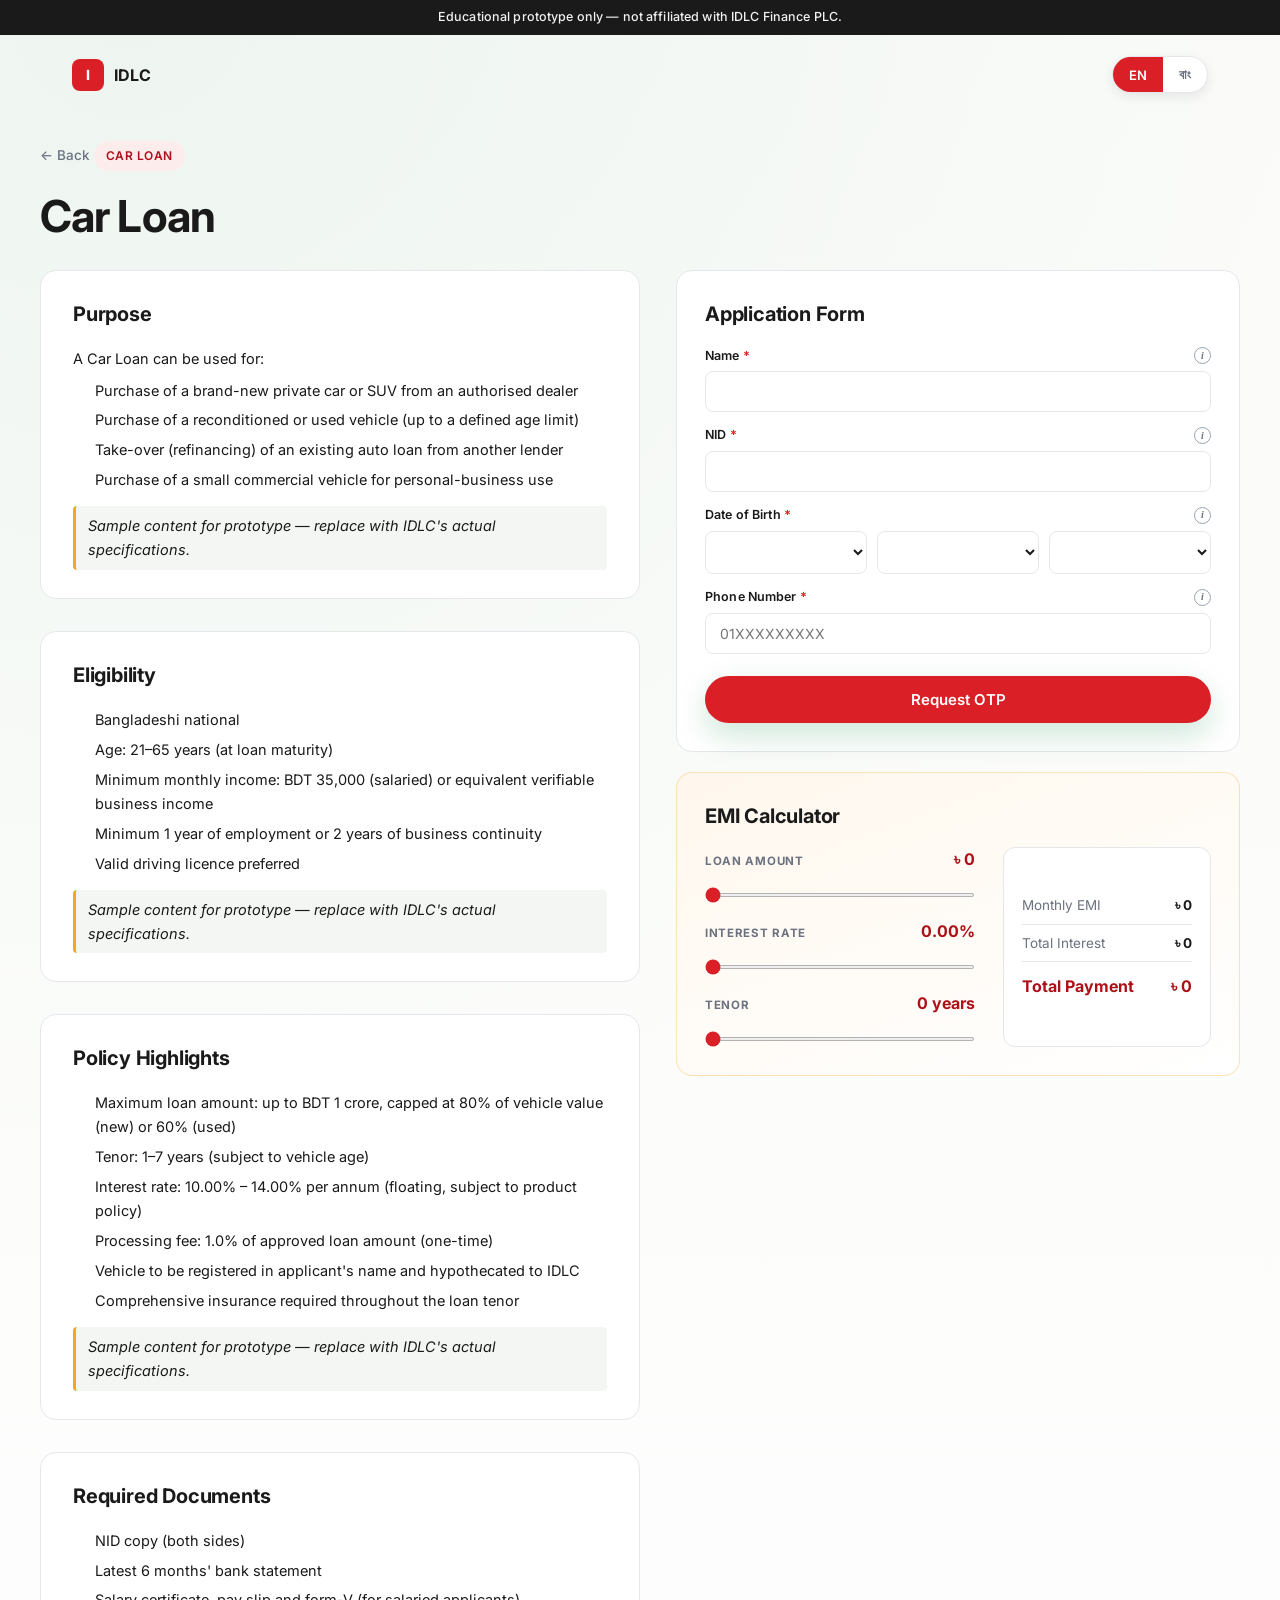
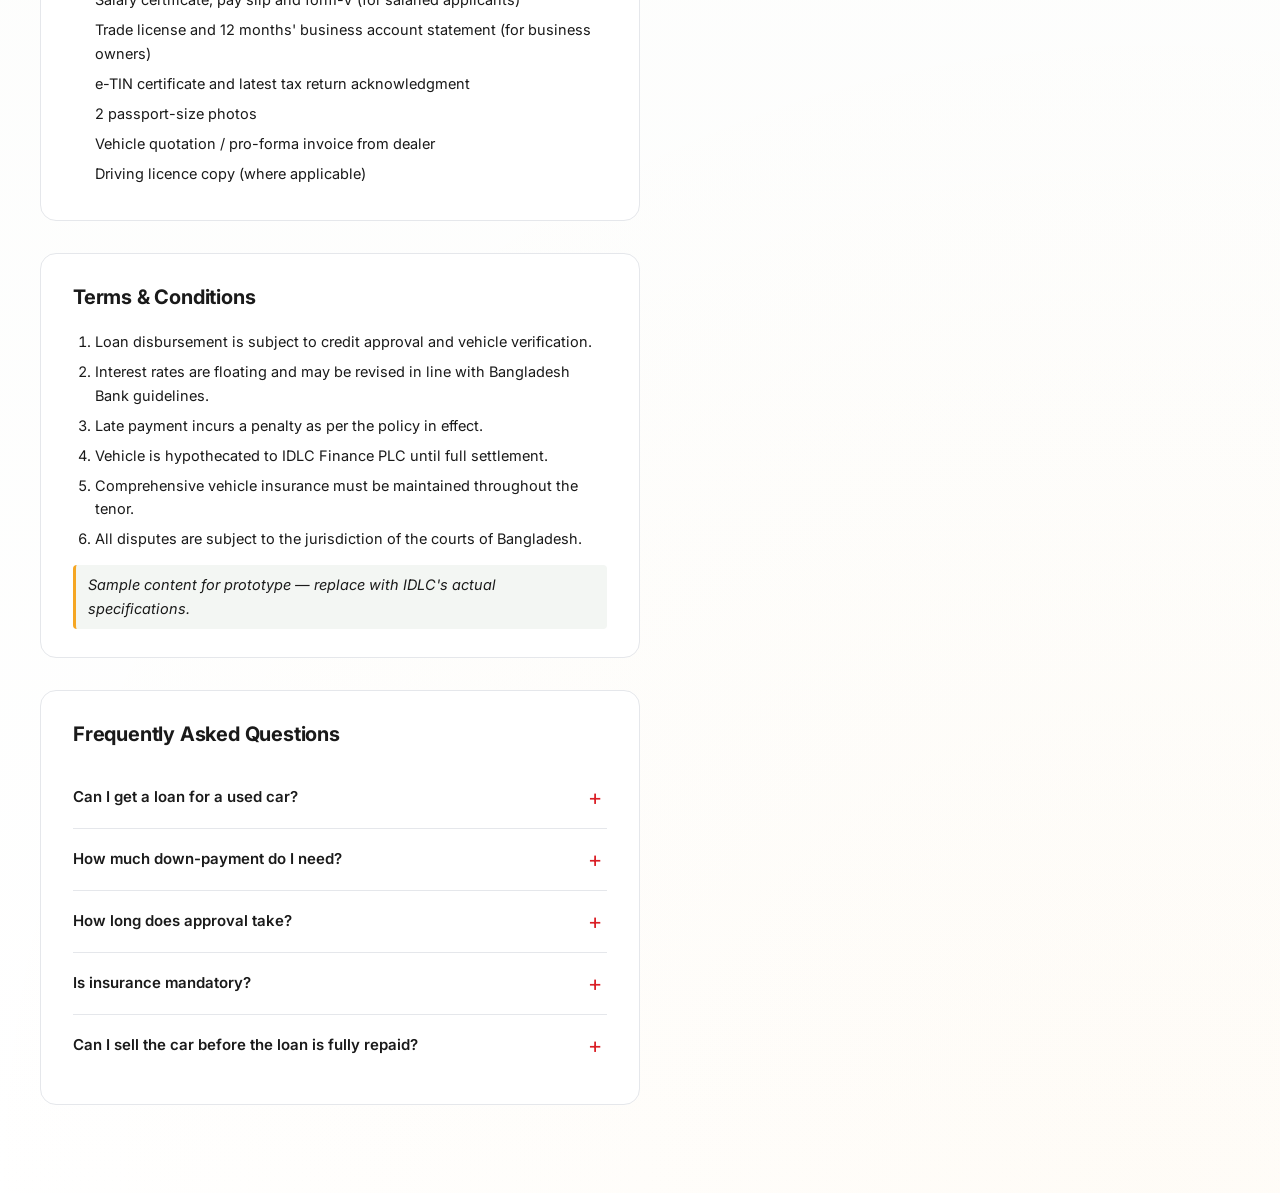
==== commit 326503d5: "All dropdowns blank by default — Purpose, Mode, DOB Day/Month/Year only take a value after the visit" ====
--- a/apply-car-loan.html
+++ b/apply-car-loan.html
@@ -165,6 +165,7 @@
               <div class="dob-group">
                 <select name="dobDay" required></select>
                 <select name="dobMonth" required>
+                  <option value="" hidden selected></option>
                   <option value="01" data-i18n="month_jan">January</option>
                   <option value="02" data-i18n="month_feb">February</option>
                   <option value="03" data-i18n="month_mar">March</option>
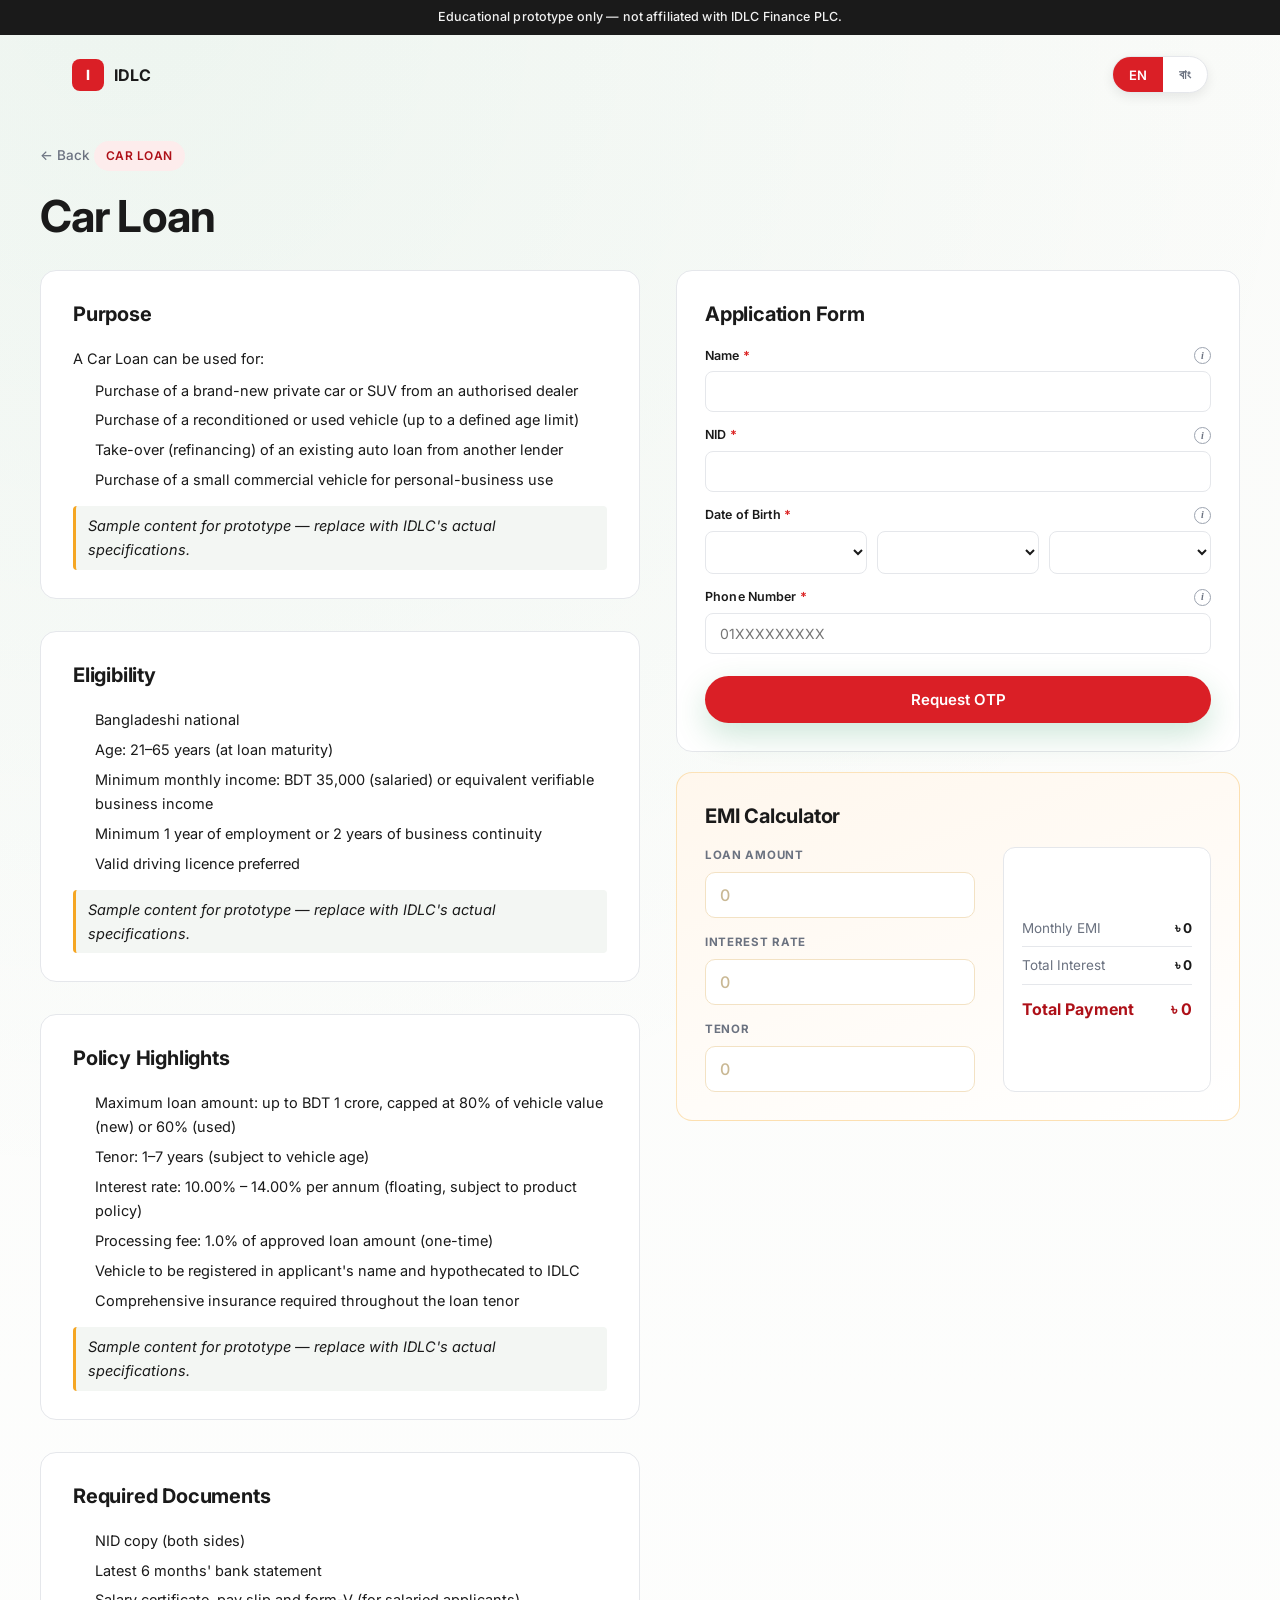
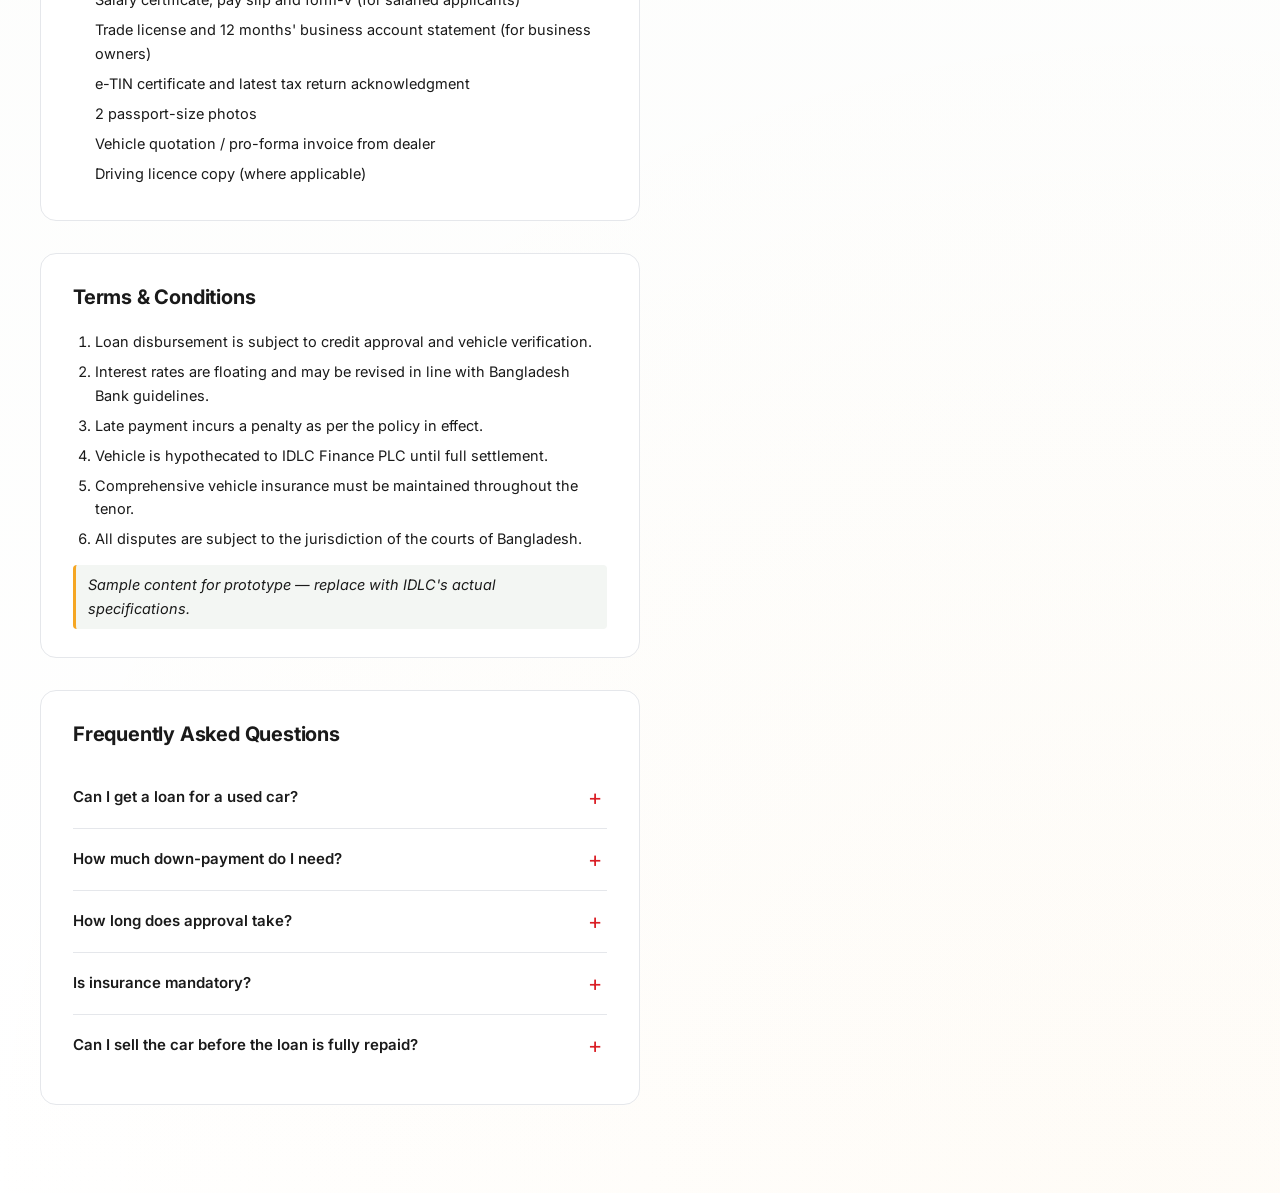
==== commit 078f501e: "DOB Day available from start (smart clamping); reduced-amount uses 'a loan amount of'; EMI calc uses" ====
--- a/apply-car-loan.html
+++ b/apply-car-loan.html
@@ -334,25 +334,22 @@
           <div class="calc-group">
             <div class="calc-group-head">
               <span class="calc-group-label" data-i18n="calc_amount">Loan Amount</span>
-              <span class="calc-group-value" id="calcAmountVal">৳ 0</span>
-            </div>
-            <input type="range" id="calcAmount" min="0" max="10000000" step="50000" value="0" />
+            </div>
+            <input type="text" id="calcAmount" inputmode="numeric" value="" placeholder="0" aria-label="Loan Amount in BDT" />
           </div>
 
           <div class="calc-group">
             <div class="calc-group-head">
               <span class="calc-group-label" data-i18n="calc_rate">Interest Rate</span>
-              <span class="calc-group-value" id="calcRateVal">0.00%</span>
-            </div>
-            <input type="range" id="calcRate" min="0" max="20" step="0.25" value="0" />
+            </div>
+            <input type="text" id="calcRate" inputmode="decimal" value="" placeholder="0" aria-label="Interest Rate in percent" />
           </div>
 
           <div class="calc-group">
             <div class="calc-group-head">
               <span class="calc-group-label" data-i18n="calc_tenor">Tenor</span>
-              <span class="calc-group-value" id="calcTenorVal">0 years</span>
-            </div>
-            <input type="range" id="calcTenor" min="0" max="7" step="1" value="0" />
+            </div>
+            <input type="text" id="calcTenor" inputmode="numeric" value="" placeholder="0" aria-label="Tenor in years" />
           </div>
 
           <div class="calc-result">
--- a/styles.css
+++ b/styles.css
@@ -1458,6 +1458,33 @@
   padding: 11px 10px;
 }
 
+/* EMI calculator — text inputs (replaces sliders, no upper bound) */
+.product-action-col .calc-widget .calc-group input[type="text"],
+.calc-widget .calc-group input[type="text"] {
+  width: 100%;
+  padding: 12px 14px;
+  border: 1px solid #f3e2c4;
+  border-radius: 10px;
+  font-size: 16px;
+  font-weight: 700;
+  font-family: inherit;
+  background: white;
+  color: var(--idlc-green-dark);
+  letter-spacing: 0.02em;
+  transition: border-color 0.15s, box-shadow 0.15s;
+}
+.product-action-col .calc-widget .calc-group input[type="text"]:focus,
+.calc-widget .calc-group input[type="text"]:focus {
+  outline: none;
+  border-color: var(--idlc-green);
+  box-shadow: 0 0 0 3px rgba(218,31,38,0.12);
+}
+.product-action-col .calc-widget .calc-group input[type="text"]::placeholder,
+.calc-widget .calc-group input[type="text"]::placeholder {
+  color: #c9b894;
+  font-weight: 500;
+}
+
 /* Anchor target for post-OTP scroll: top of the application-form card */
 .loan-form-card { scroll-margin-top: 70px; }
 
